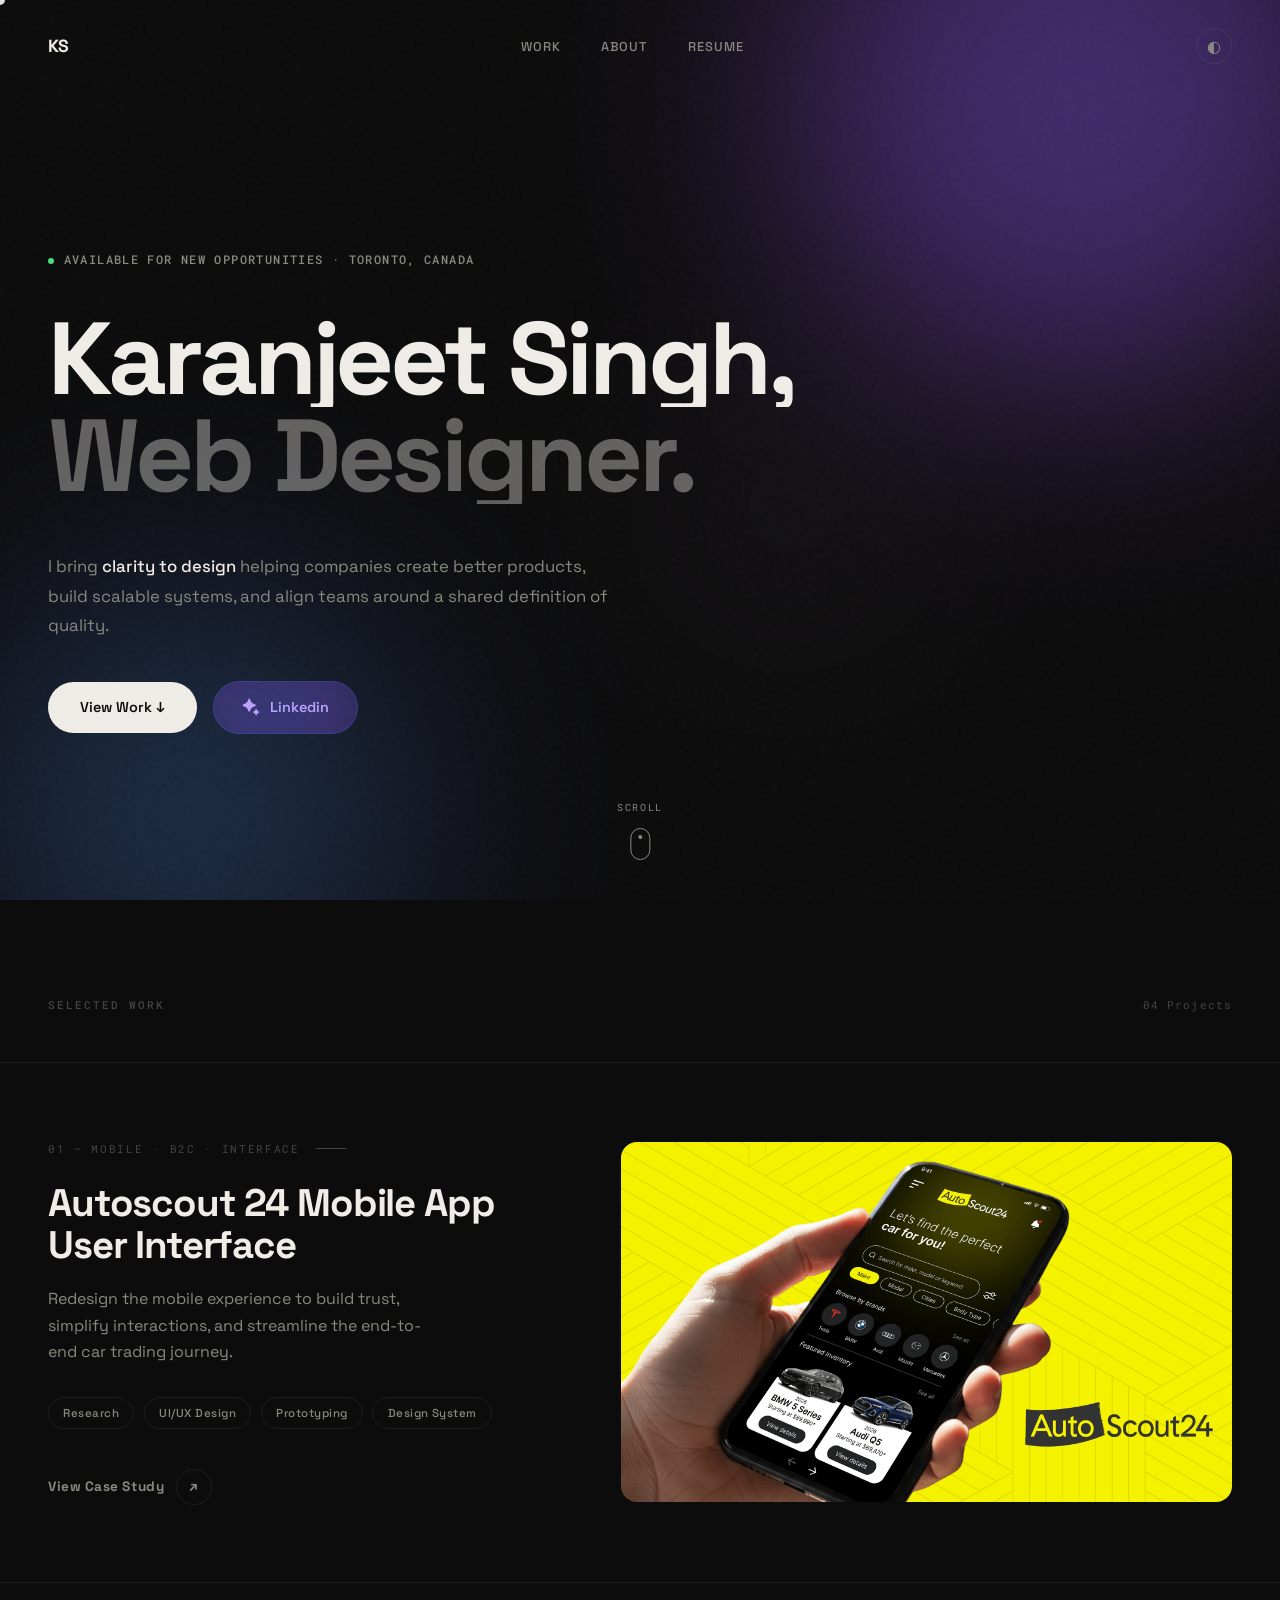
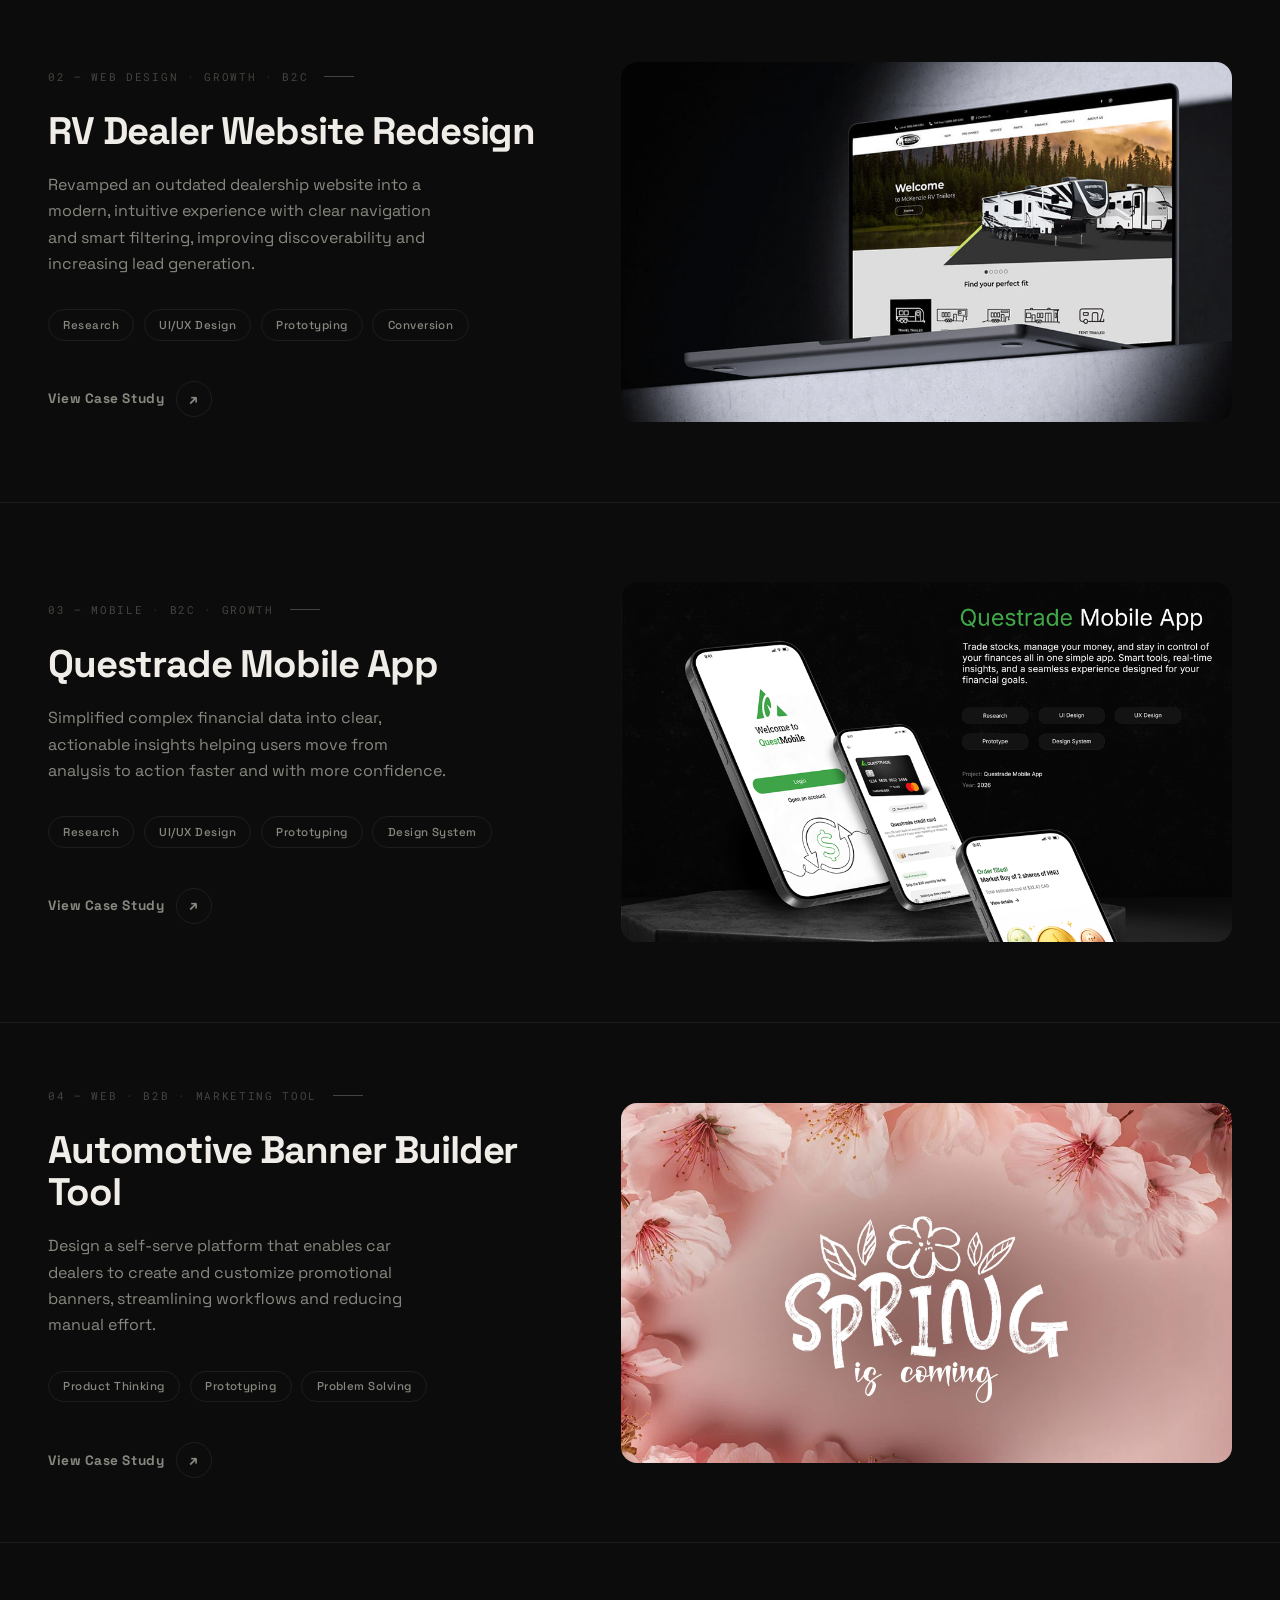
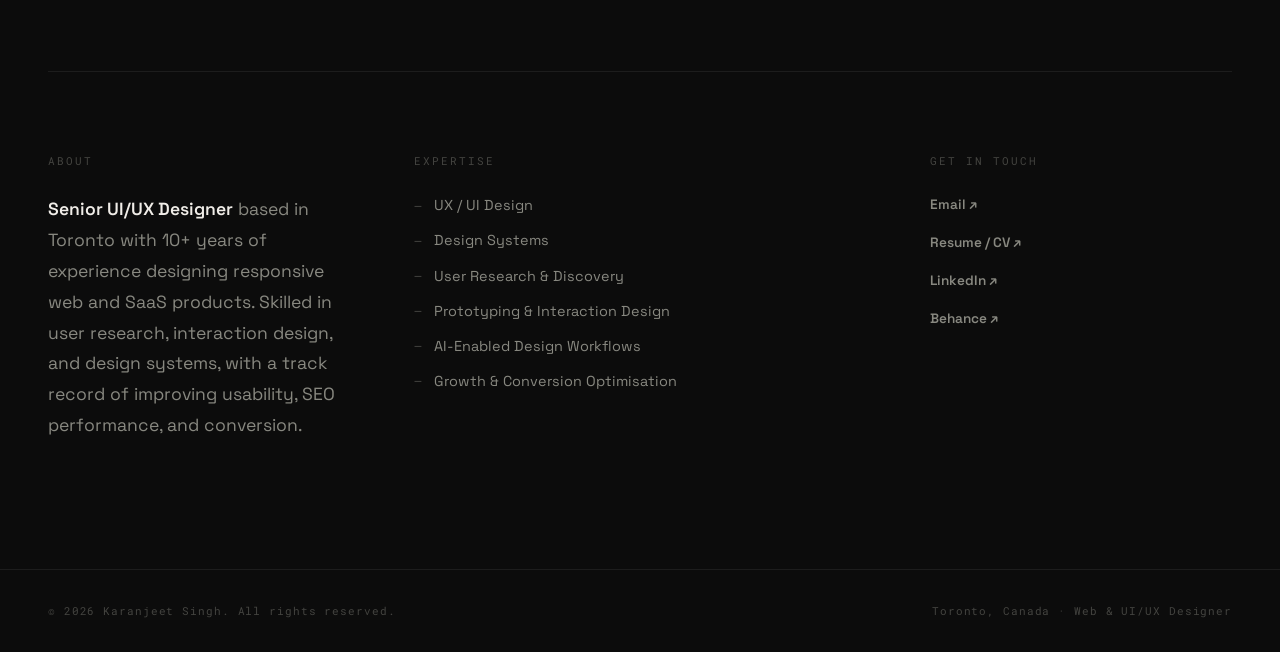
==== index.html @ a71c9710 "Add files via upload" ====
<!DOCTYPE html>
<html lang="en" data-theme="dark">

<head>
    <meta charset="UTF-8">
    <meta name="viewport" content="width=device-width, initial-scale=1.0">
    <title>Karanjeet Singh | Web & UI/UX Designer</title>
    <meta name="description"
        content="Toronto-based Web Designer with 15+ years of expertise in crafting over 500+ websites across diverse industries.">
    <link rel="stylesheet" href="home-v2.css">
    <link rel="preconnect" href="https://fonts.googleapis.com">
    <link rel="preconnect" href="https://fonts.gstatic.com" crossorigin>
    <link
        href="https://fonts.googleapis.com/css2?family=Space+Grotesk:wght@300;400;500;600;700&family=Roboto+Mono:wght@300;400;500&display=swap"
        rel="stylesheet">
    <link rel="icon" href="img/favicon.ico" type="image/x-icon">
</head>

<body>

    <!-- Custom Cursor -->
    <div class="v2-cursor" id="v2Cursor"></div>

    <!-- ─── Navigation ─── -->
    <nav class="v2-nav" id="v2Nav">
        <a href="#" class="v2-brand">KS</a>
        <ul class="v2-nav-links">
            <li><a href="#work">Work</a></li>
            <li><a href="#about">About</a></li>
            <li><a href="img/CV-Karanjeet-Singh.pdf" target="_blank" rel="noopener">Resume</a></li>
        </ul>
        <button class="v2-theme-btn" id="v2ThemeBtn" aria-label="Toggle theme">◐</button>
    </nav>

    <!-- ─── Hero ─── -->
    <section class="v2-hero" id="home">
        <!-- Background Orbs -->
        <div class="v2-orb v2-orb-1" aria-hidden="true"></div>
        <div class="v2-orb v2-orb-2" aria-hidden="true"></div>
        <div class="v2-orb v2-orb-3" aria-hidden="true"></div>

        <div class="v2-hero-inner">
            <!-- Status Tag -->
            <div class="v2-status-tag">
                <div class="v2-status-dot"></div>
                Available for new opportunities · Toronto, Canada
            </div>

            <!-- Title -->
            <h1 class="v2-hero-title" id="heroTitle">
                <span class="line"><span class="line-inner">Karanjeet Singh,</span></span>
                <span class="line"><span class="line-inner v2-dimmed">Web Designer.</span></span>
            </h1>

            <!-- Description + CTAs -->
            <div class="v2-hero-bottom">
                <p class="v2-hero-desc">
                    I bring <strong class="highlight">clarity to design</strong> helping companies create better products, build scalable systems, and align teams around a shared definition of quality.
                </p>
                <div class="v2-hero-links">
                    <a href="#work" class="v2-cta-primary">View Work ↓</a>
                    <a href="https://www.linkedin.com/in/karan-sabharwal/" class="v2-cta-ai" target="_blank" rel="noopener">
                        <svg class="v2-ai-icon" xmlns="http://www.w3.org/2000/svg" viewBox="0 0 30 30">
                            <path d="M14.217,19.707l-1.112,2.547c-0.427,0.979-1.782,0.979-2.21,0l-1.112-2.547c-0.99-2.267-2.771-4.071-4.993-5.057L1.73,13.292c-0.973-0.432-0.973-1.848,0-2.28l2.965-1.316C6.974,8.684,8.787,6.813,9.76,4.47l1.126-2.714c0.418-1.007,1.81-1.007,2.228,0L14.24,4.47c0.973,2.344,2.786,4.215,5.065,5.226l2.965,1.316c0.973,0.432,0.973,1.848,0,2.28l-3.061,1.359C16.988,15.637,15.206,17.441,14.217,19.707z"/>
                            <path d="M24.481,27.796l-0.339,0.777c-0.248,0.569-1.036,0.569-1.284,0l-0.339-0.777c-0.604-1.385-1.693-2.488-3.051-3.092l-1.044-0.464c-0.565-0.251-0.565-1.072,0-1.323l0.986-0.438c1.393-0.619,2.501-1.763,3.095-3.195l0.348-0.84c0.243-0.585,1.052-0.585,1.294,0l0.348,0.84c0.594,1.432,1.702,2.576,3.095,3.195l0.986,0.438c0.565,0.251,0.565,1.072,0,1.323l-1.044,0.464C26.174,25.308,25.085,26.411,24.481,27.796z"/>
                        </svg>
                        Linkedin
                    </a>
                </div>
            </div>
        </div>

        <!-- Photo Tooltip (follows cursor on title hover) -->
        <div class="v2-photo-tooltip" id="photoTooltip">
            <!-- Revolving text ring -->
            <svg class="v2-revolve-text" viewBox="0 0 260 260" xmlns="http://www.w3.org/2000/svg">
                <defs>
                    <path id="circlePath" d="M130,130 m-110,0 a110,110 0 1,1 220,0 a110,110 0 1,1 -220,0" fill="none"/>
                </defs>
                <text>
                    <textPath href="#circlePath" startOffset="0%">DESIGNER · INNOVATOR · BUILDER · COLLABORATOR · STRATEGIST · OPTIMIZER · </textPath>
                </text>
            </svg>
            <div class="v2-photo-tooltip-inner">
                <img src="img/my-pic.webp" alt="Karanjeet Singh">
                <!-- Film grain overlay -->
                <div class="v2-film-grain"></div>
                <!-- Scanline overlay -->
                <div class="v2-scanlines"></div>
            </div>
        </div>

        <!-- Scroll Indicator -->
        <div class="v2-scroll-wrapper">
            <a href="#work" class="v2-scroll-indicator" aria-label="Scroll to work">
                <span class="v2-scroll-text">Scroll</span>
                <div class="v2-scroll-icon">
                    <div class="v2-scroll-dot"></div>
                </div>
            </a>
        </div>
    </section>

    <!-- ─── Work ─── -->
    <section class="v2-work" id="work">
        <div class="v2-work-header">
            <span class="v2-section-label">Selected Work</span>
            <span class="v2-work-count">04 Projects</span>
        </div>

        <!-- Case 02 -->
        <article class="v2-work-item" id="proj-02">
            <div class="v2-work-info">
                <div class="v2-work-num">01 — Mobile · B2C · Interface</div>
                <h2 class="v2-work-title">Autoscout 24 Mobile App User Interface</h2>
                <p class="v2-work-desc">Redesign the mobile experience to build trust, simplify interactions, and streamline the end-to-end car trading journey.</p>
                <div class="v2-work-tags">
                    <span class="v2-tag">Research</span>
                    <span class="v2-tag">UI/UX Design</span>
                    <span class="v2-tag">Prototyping</span>
                    <span class="v2-tag">Design System</span>
                </div>
                <a href="case02.html" class="v2-work-cta">
                    View Case Study
                    <span class="cta-arrow">↗</span>
                </a>
            </div>
            <div class="v2-work-visual">
                <img src="img/case02.png" alt="Merchant Growth Case Study" loading="lazy">
            </div>
        </article>

         <!-- Case 03 -->
        <article class="v2-work-item" id="proj-03">
            <div class="v2-work-info">
                <div class="v2-work-num">02 — Web Design · Growth · B2C</div>
                <h2 class="v2-work-title">RV Dealer Website Redesign</h2>
                <p class="v2-work-desc">Revamped an outdated dealership website into a modern, intuitive experience with clear navigation and smart filtering, improving discoverability and increasing lead generation.</p>
                <div class="v2-work-tags">
                    <span class="v2-tag">Research</span>
                    <span class="v2-tag">UI/UX Design</span>
                    <span class="v2-tag">Prototyping</span>
                    <span class="v2-tag">Conversion</span>
                </div>
                <a href="case03.html" class="v2-work-cta">
                    View Case Study
                    <span class="cta-arrow">↗</span>
                </a>
            </div>
            <div class="v2-work-visual">
                <img src="img/rv-website-mockup-home.jpg" alt="RFQ Funnel Case Study" loading="lazy">
            </div>
        </article>

        <!-- Case 01 -->
        <article class="v2-work-item" id="proj-01">
            <div class="v2-work-info">
                <div class="v2-work-num">03 — Mobile · B2C · Growth</div>
                <h2 class="v2-work-title">Questrade Mobile App</h2>
                <p class="v2-work-desc">Simplified complex financial data into clear, actionable insights helping users move from analysis to action faster and with more confidence.</p>
                <div class="v2-work-tags">
                    <span class="v2-tag">Research</span>
                    <span class="v2-tag">UI/UX Design</span>
                    <span class="v2-tag">Prototyping</span>
                    <span class="v2-tag">Design System</span>
                </div>
                <a href="case01.html" class="v2-work-cta">
                    View Case Study
                    <span class="cta-arrow">↗</span>
                </a>
            </div>
            <div class="v2-work-visual">
                <a href="case01.html"><img src="img/case01.png" alt="Mobile Marketplace Case Study" loading="lazy"></a>
            </div>
        </article>

        

       

        <!-- Case 04 -->
        <article class="v2-work-item" id="proj-04">
            <div class="v2-work-info">
                <div class="v2-work-num">04 — Web · B2B · Marketing Tool</div>
                <h2 class="v2-work-title">Automotive Banner Builder Tool</h2>
                <p class="v2-work-desc">Design a self-serve platform that enables car dealers to create and customize promotional banners, streamlining workflows and reducing manual effort.</p>
                <div class="v2-work-tags">
                    <span class="v2-tag">Product Thinking</span>
                    <span class="v2-tag">Prototyping</span>
                    <span class="v2-tag">Problem Solving</span>
                </div>
                <a href="case04.html" class="v2-work-cta">
                    View Case Study
                    <span class="cta-arrow">↗</span>
                </a>
            </div>
            <div class="v2-work-visual">
                <img src="img/banner-project-thumb.jpg" alt="MindWay Mental Health App" loading="lazy">
            </div>
        </article>
    </section>

    <!-- ─── About ─── -->
    <section id="about" class="v2-about">
        <div class="v2-about-grid">
            <!-- Col 1: Bio -->
            <div>
                <p class="v2-about-label">About</p>
                <p class="v2-about-bio">
                    <strong>Senior UI/UX Designer</strong> based in Toronto with 10+ years of experience designing responsive web and SaaS products. Skilled in user research, interaction design, and design systems, with a track record of improving usability, SEO performance, and conversion.
                </p>
            </div>
            <!-- Col 2: Skills -->
            <div>
                <p class="v2-about-label">Expertise</p>
                <ul class="v2-skills-list">
                    <li>UX / UI Design</li>
                    <li>Design Systems</li>
                    <li>User Research & Discovery</li>
                    <li>Prototyping & Interaction Design</li>
                    <li>AI-Enabled Design Workflows</li>
                    <li>Growth & Conversion Optimisation</li>
                </ul>
            </div>
            <!-- Col 3: Contact -->
            <div>
                <p class="v2-about-label">Get in Touch</p>
                <div class="v2-contact-links">
                    <a href="mailto:karanjeetsin@gmail.com" class="v2-contact-link">Email ↗</a>
                    <a href="img/CV-Karanjeet-Singh.pdf" target="_blank" rel="noopener" class="v2-contact-link">Resume / CV
                        ↗</a>
                    <a href="https://www.linkedin.com/in/karan-sabharwal/" target="_blank" rel="noopener"
                        class="v2-contact-link">LinkedIn ↗</a>
                    <a href="https://www.behance.net/karansabharwal9" target="_blank" rel="noopener"
                        class="v2-contact-link">Behance ↗</a>

                </div>
            </div>
        </div>
    </section>

    <!-- ─── Footer ─── -->
    <footer class="v2-footer">
        <span class="v2-footer-copy">© 2026 Karanjeet Singh. All rights reserved.</span>
        <span class="v2-footer-copy">Toronto, Canada · Web & UI/UX Designer</span>
    </footer>

    <script>
        // ── Theme Toggle ──
        const html = document.documentElement;
        const themeBtn = document.getElementById('v2ThemeBtn');

        const savedTheme = localStorage.getItem('v2-theme') || 'dark';
        html.setAttribute('data-theme', savedTheme);
        themeBtn.textContent = savedTheme === 'dark' ? '◐' : '◑';

        themeBtn.addEventListener('click', () => {
            const curr = html.getAttribute('data-theme');
            const next = curr === 'dark' ? 'light' : 'dark';
            html.setAttribute('data-theme', next);
            localStorage.setItem('v2-theme', next);
            themeBtn.textContent = next === 'dark' ? '◐' : '◑';
        });

        // ── Scroll Nav ──
        const nav = document.getElementById('v2Nav');
        window.addEventListener('scroll', () => {
            nav.classList.toggle('scrolled', window.scrollY > 60);
        }, { passive: true });

        // ── Custom Cursor ──
        const cursor = document.getElementById('v2Cursor');
        const isCoarse = window.matchMedia('(pointer: coarse)').matches;

        if (!isCoarse) {
            document.addEventListener('mousemove', e => {
                cursor.style.left = e.clientX + 'px';
                cursor.style.top = e.clientY + 'px';
            });

            const hoverTargets = document.querySelectorAll('a, button, .v2-work-item');
            hoverTargets.forEach(el => {
                el.addEventListener('mouseenter', () => cursor.classList.add('is-hovering'));
                el.addEventListener('mouseleave', () => cursor.classList.remove('is-hovering'));
            });
        } else {
            cursor.style.display = 'none';
        }

        // ── Photo Tooltip on Title Hover ──
        const heroTitle = document.getElementById('heroTitle');
        const photoTooltip = document.getElementById('photoTooltip');

        if (heroTitle && photoTooltip && !isCoarse) {
            let tooltipX = 0, tooltipY = 0;
            let currentX = 0, currentY = 0;
            let tooltipRAF = null;

            // Smooth lerp follow
            function updateTooltipPos() {
                currentX += (tooltipX - currentX) * 0.15;
                currentY += (tooltipY - currentY) * 0.15;
                photoTooltip.style.left = currentX + 'px';
                photoTooltip.style.top = currentY + 'px';
                tooltipRAF = requestAnimationFrame(updateTooltipPos);
            }

            heroTitle.addEventListener('mouseenter', () => {
                photoTooltip.classList.add('is-visible');
                tooltipRAF = requestAnimationFrame(updateTooltipPos);
            });

            heroTitle.addEventListener('mouseleave', () => {
                photoTooltip.classList.remove('is-visible');
                if (tooltipRAF) cancelAnimationFrame(tooltipRAF);
            });

            heroTitle.addEventListener('mousemove', e => {
                tooltipX = e.clientX;
                tooltipY = e.clientY;
            });
        }

        // ── Magnetic CTA ──
        const magneticEls = document.querySelectorAll('.v2-cta-primary, .v2-cta-ai, .v2-work-cta');

        if (!isCoarse) {
            magneticEls.forEach(el => {
                el.addEventListener('mousemove', e => {
                    const rect = el.getBoundingClientRect();
                    const x = e.clientX - rect.left - rect.width / 2;
                    const y = e.clientY - rect.top - rect.height / 2;
                    el.style.transform = `translate(${x * 0.25}px, ${y * 0.25}px)`;
                });
                el.addEventListener('mouseleave', () => {
                    el.style.transform = '';
                });
            });
        }

        // ── Scroll Reveal ──
        const workItems = document.querySelectorAll('.v2-work-item');
        const revealObserver = new IntersectionObserver(entries => {
            entries.forEach((entry, i) => {
                if (entry.isIntersecting) {
                    setTimeout(() => {
                        entry.target.classList.add('revealed');
                    }, 100);
                    revealObserver.unobserve(entry.target);
                }
            });
        }, { threshold: 0.12 });

        workItems.forEach(el => revealObserver.observe(el));

        // ── Smooth Eased Scroll ──
        function smoothScrollTo(target, duration = 900) {
            const startY = window.scrollY;
            const targetY = target.getBoundingClientRect().top + window.scrollY - 80; // 80px nav offset
            const distance = targetY - startY;
            let startTime = null;

            const easeInOutCubic = t =>
                t < 0.5 ? 4 * t * t * t : 1 - Math.pow(-2 * t + 2, 3) / 2;

            function step(timestamp) {
                if (!startTime) startTime = timestamp;
                const elapsed = timestamp - startTime;
                const progress = Math.min(elapsed / duration, 1);
                window.scrollTo(0, startY + distance * easeInOutCubic(progress));
                if (progress < 1) requestAnimationFrame(step);
            }

            requestAnimationFrame(step);
        }

        document.querySelectorAll('a[href^="#"]').forEach(link => {
            link.addEventListener('click', e => {
                const id = link.getAttribute('href');
                if (id === '#') return;
                const target = document.querySelector(id);
                if (!target) return;
                e.preventDefault();
                smoothScrollTo(target);
            });
        });
    </script>
</body>

</html>
---- home-v2.css ----
/* ============================================================
   Portfolio v2 — Experimental Homepage
   DNA: pradeepyellapu.com × evangeline.design × daveholloway.uk
   ============================================================ */

/* ---------- Tokens ---------- */
:root {
    --bg: #0c0c0c;
    --bg-2: #141414;
    --bg-3: #1c1c1c;
    --text: #f0ede8;
    --text-2: #888880;
    --text-3: #444440;
    --accent: #6c63ff;
    --accent-soft: rgba(108, 99, 255, 0.08);
    --border: rgba(255, 255, 255, 0.07);
    --border-hover: rgba(255, 255, 255, 0.15);
    --radius: 16px;
    --transition: 0.6s cubic-bezier(0.16, 1, 0.3, 1);
}

[data-theme="light"] {
    --bg: #f7f5f0;
    --bg-2: #eeece8;
    --bg-3: #e4e2de;
    --text: #111110;
    --text-2: #666660;
    --text-3: #aaa;
    --border: rgba(0, 0, 0, 0.07);
    --border-hover: rgba(0, 0, 0, 0.18);
    --accent-soft: rgba(108, 99, 255, 0.06);
}

/* ---------- Reset ---------- */
*,
*::before,
*::after {
    box-sizing: border-box;
    margin: 0;
    padding: 0;
}

html {
    scroll-behavior: smooth;
    font-size: 16px;
}

body {
    font-family: 'Space Grotesk', -apple-system, sans-serif;
    background: var(--bg);
    color: var(--text);
    line-height: 1.6;
    overflow-x: hidden;
    cursor: none;
}

@media (pointer: coarse) {
    body {
        cursor: auto;
    }
}

a {
    color: inherit;
    text-decoration: none;
}

/* ---------- Noise Texture Overlay ---------- */
body::before {
    content: '';
    position: fixed;
    inset: 0;
    background-image: url("data:image/svg+xml,%3Csvg viewBox='0 0 256 256' xmlns='http://www.w3.org/2000/svg'%3E%3Cfilter id='noise'%3E%3CfeTurbulence type='fractalNoise' baseFrequency='0.9' numOctaves='4' stitchTiles='stitch'/%3E%3C/filter%3E%3Crect width='100%25' height='100%25' filter='url(%23noise)' opacity='1'/%3E%3C/svg%3E");
    opacity: 0.025;
    pointer-events: none;
    z-index: 9999;
}

/* ---------- Custom Cursor ---------- */
.v2-cursor {
    position: fixed;
    width: 10px;
    height: 10px;
    background: var(--text);
    border-radius: 50%;
    pointer-events: none;
    z-index: 10000;
    transform: translate(-50%, -50%);
    transition: transform 0.1s ease, width 0.3s ease, height 0.3s ease, opacity 0.3s ease;
    mix-blend-mode: difference;
}

.v2-cursor.is-hovering {
    width: 48px;
    height: 48px;
    opacity: 0.6;
}

/* ---------- Navigation ---------- */
.v2-nav {
    position: fixed;
    top: 0;
    left: 0;
    right: 0;
    z-index: 1000;
    display: flex;
    align-items: center;
    justify-content: space-between;
    padding: 1.75rem 3rem;
    transition: background 0.4s ease;
}

.v2-nav.scrolled {
    background: rgba(12, 12, 12, 0.85);
    backdrop-filter: blur(20px);
    border-bottom: 1px solid var(--border);
    padding: 1.25rem 3rem;
}

[data-theme="light"] .v2-nav.scrolled {
    background: rgba(247, 245, 240, 0.85);
}

.v2-brand {
    font-size: 1.1rem;
    font-weight: 700;
    letter-spacing: -0.04em;
    color: var(--text);
}

.v2-nav-links {
    display: flex;
    align-items: center;
    gap: 2.5rem;
    list-style: none;
}

.v2-nav-links a {
    font-size: 0.8rem;
    font-weight: 500;
    letter-spacing: 0.08em;
    text-transform: uppercase;
    color: var(--text-2);
    transition: color 0.3s ease;
    position: relative;
}

.v2-nav-links a::after {
    content: '';
    position: absolute;
    bottom: -3px;
    left: 0;
    width: 0;
    height: 1px;
    background: var(--text);
    transition: width 0.35s ease;
}

.v2-nav-links a:hover {
    color: var(--text);
}

.v2-nav-links a:hover::after {
    width: 100%;
}

.v2-theme-btn {
    background: transparent;
    border: 1px solid var(--border);
    color: var(--text-2);
    width: 36px;
    height: 36px;
    border-radius: 50%;
    cursor: pointer;
    font-size: 1rem;
    transition: all 0.3s ease;
    display: flex;
    align-items: center;
    justify-content: center;
}

.v2-theme-btn:hover {
    border-color: var(--border-hover);
    color: var(--text);
}

/* ---------- Hero ---------- */
.v2-hero {
    min-height: 100dvh;
    display: flex;
    flex-direction: column;
    justify-content: center;
    padding: 10rem 3rem 5rem;
    position: relative;
    overflow: hidden;
}

/* Drifting Orbs */
.v2-orb {
    position: absolute;
    border-radius: 50%;
    filter: blur(120px);
    pointer-events: none;
    animation: orbDrift linear infinite;
    opacity: 0.4;
}

.v2-orb-1 {
    width: 600px;
    height: 600px;
    background: radial-gradient(circle, #6c63ff 0%, #a855f7 60%, transparent 100%);
    top: -200px;
    right: -100px;
    animation-duration: 25s;
    animation-delay: 0s;
}

.v2-orb-2 {
    width: 480px;
    height: 480px;
    background: radial-gradient(circle, #22d3ee 0%, #6366f1 60%, transparent 100%);
    bottom: -150px;
    left: -50px;
    animation-duration: 30s;
    animation-delay: -10s;
    opacity: 0.25;
}

.v2-orb-3 {
    width: 300px;
    height: 300px;
    background: radial-gradient(circle, #f0abfc 0%, transparent 70%);
    top: 40%;
    left: 50%;
    animation-duration: 20s;
    animation-delay: -5s;
    opacity: 0.12;
}

@keyframes orbDrift {
    0% {
        transform: translate(0, 0) scale(1);
    }

    25% {
        transform: translate(40px, -60px) scale(1.05);
    }

    50% {
        transform: translate(-30px, 30px) scale(0.95);
    }

    75% {
        transform: translate(60px, 20px) scale(1.08);
    }

    100% {
        transform: translate(0, 0) scale(1);
    }
}

.v2-hero-inner {
    max-width: 1300px;
    margin: 0 auto;
    width: 100%;
    position: relative;
    z-index: 1;
}

/* ---------- Photo Tooltip (Film Grain + CRT Start) ---------- */
.v2-photo-tooltip {
    position: fixed;
    width: 235px;
    height: 235px;
    pointer-events: none;
    z-index: 900;
    opacity: 0;
    transform: translate(-50%, -50%);
    transition: opacity 0.1s ease;
    will-change: transform, opacity;
}

.v2-photo-tooltip.is-visible {
    opacity: 1;
}

/* Revolving text ring */
.v2-revolve-text {
    position: absolute;
    inset: 0;
    width: 100%;
    height: 100%;
    animation: revolve 12s linear infinite;
    opacity: 0;
    transition: opacity 0.4s ease 0.3s; /* Delays appearance until after CRT pop */
}

.v2-photo-tooltip.is-visible .v2-revolve-text {
    opacity: 1;
}

.v2-revolve-text text {
    font-family: 'Roboto Mono', monospace;
    font-size: 11.5px;
    font-weight: 500;
    letter-spacing: 0.22em;
    text-transform: uppercase;
    fill: var(--text);
}

@keyframes revolve {
    from { transform: rotate(0deg); }
    to   { transform: rotate(360deg); }
}

/* Photo circle (inside the text ring) */
.v2-photo-tooltip-inner {
    position: absolute;
    top: 30px;
    left: 30px;
    right: 30px;
    bottom: 30px;
    border-radius: 50%;
    overflow: hidden;
    box-shadow:
        0 16px 50px rgba(0, 0, 0, 0.5),
        0 0 0 2px rgba(108, 99, 255, 0.35),
        0 0 25px rgba(108, 99, 255, 0.12);
    /* Set default to transformed so it's ready to animate */
    transform: scale(0.01, 0.01);
    transform-origin: center center;
}

/* The CRT Turn On effect */
.v2-photo-tooltip.is-visible .v2-photo-tooltip-inner {
    animation: crtTurnOn 0.5s cubic-bezier(0.23, 1, 0.32, 1) forwards;
}

@keyframes crtTurnOn {
    0% {
        transform: scale(0.01, 0.01);
        filter: brightness(10) contrast(1.5);
    }
    20% {
        transform: scale(1, 0.01);
        filter: brightness(10) contrast(1.5);
    }
    45% {
        transform: scale(1, 1);
        filter: brightness(5) contrast(1.2);
    }
    100% {
        transform: scale(1, 1);
        filter: brightness(1) contrast(1);
    }
}

.v2-photo-tooltip-inner img {
    width: 100%;
    height: 100%;
    object-fit: cover;
    display: block;
    filter: contrast(1.1) saturate(0.9) brightness(0.95);
}

/* Film Grain overlay */
.v2-film-grain {
    position: absolute;
    inset: -10px;
    border-radius: 50%;
    background-image: url("data:image/svg+xml,%3Csvg viewBox='0 0 200 200' xmlns='http://www.w3.org/2000/svg'%3E%3Cfilter id='grain'%3E%3CfeTurbulence type='fractalNoise' baseFrequency='0.75' numOctaves='5' stitchTiles='stitch'/%3E%3C/filter%3E%3Crect width='100%25' height='100%25' filter='url(%23grain)'/%3E%3C/svg%3E");
    opacity: 0.3;
    mix-blend-mode: overlay;
    pointer-events: none;
    animation: grainShift 0.15s steps(4) infinite;
}

@keyframes grainShift {
    0%   { transform: translate(0, 0) scale(1.05); }
    25%  { transform: translate(-3px, 2px) scale(1); }
    50%  { transform: translate(2px, -3px) scale(1.03); }
    75%  { transform: translate(-1px, -1px) scale(0.98); }
    100% { transform: translate(0, 0) scale(1.05); }
}

/* Scanlines */
.v2-scanlines {
    position: absolute;
    inset: 0;
    background: repeating-linear-gradient(
        to bottom,
        transparent 0px,
        transparent 2px,
        rgba(0, 0, 0, 0.06) 2px,
        rgba(0, 0, 0, 0.06) 4px
    );
    pointer-events: none;
    border-radius: 50%;
    mix-blend-mode: multiply;
}

/* Glitch bar (horizontal tear) */
.v2-photo-tooltip.is-visible .v2-photo-tooltip-inner::after {
    content: '';
    position: absolute;
    top: 42%;
    left: 0;
    right: 0;
    height: 4px;
    background: rgba(255, 255, 255, 0.2);
    animation: glitchBar 2s ease-in-out infinite;
    pointer-events: none;
    z-index: 3;
}

@keyframes glitchBar {
    0%, 85%, 100% { opacity: 0; transform: translateX(0); height: 4px; }
    86%           { opacity: 1; transform: translateX(10px); height: 3px; }
    88%           { opacity: 1; transform: translateX(-8px); height: 5px; }
    90%           { opacity: 0.6; transform: translateX(4px); height: 2px; }
    91%           { opacity: 0; transform: translateX(0); height: 4px; }
}

/* Second glitch (vertical slice) */
.v2-photo-tooltip.is-visible .v2-photo-tooltip-inner::before {
    content: '';
    position: absolute;
    left: 55%;
    top: 0;
    bottom: 0;
    width: 3px;
    background: rgba(108, 99, 255, 0.2);
    animation: glitchVert 4s ease-in-out 1s infinite;
    pointer-events: none;
    z-index: 3;
}

@keyframes glitchVert {
    0%, 88%, 100% { opacity: 0; transform: translateY(0); }
    89%           { opacity: 1; transform: translateY(-6px); }
    91%           { opacity: 0.8; transform: translateY(4px); width: 5px; }
    92%           { opacity: 0; transform: translateY(0); }
}


.v2-status-tag {
    display: inline-flex;
    align-items: center;
    gap: 0.6rem;
    font-family: 'Roboto Mono', monospace;
    font-size: 0.72rem;
    font-weight: 500;
    letter-spacing: 0.12em;
    text-transform: uppercase;
    color: var(--text-2);
    margin-bottom: 2.5rem;
    opacity: 0;
    animation: fadeUp 0.8s ease 0.2s forwards;
}

.v2-status-dot {
    width: 6px;
    height: 6px;
    background: #4ade80;
    border-radius: 50%;
    animation: pulse 2s ease infinite;
}

@keyframes pulse {

    0%,
    100% {
        opacity: 1;
        transform: scale(1);
    }

    50% {
        opacity: 0.5;
        transform: scale(0.7);
    }
}

.v2-hero-title {
    font-size: clamp(3.5rem, 8vw, 8rem);
    font-weight: 700;
    letter-spacing: -0.04em;
    line-height: 0.95;
    color: var(--text);
    margin-bottom: 3rem;
    cursor: none;
}

.v2-hero-title .line {
    display: block;
    overflow: hidden;
}

.v2-hero-title .line-inner {
    display: block;
    transform: translateY(110%);
    animation: lineReveal 0.9s cubic-bezier(0.16, 1, 0.3, 1) forwards;
}

.v2-hero-title .line:nth-child(1) .line-inner {
    animation-delay: 0.3s;
}

.v2-hero-title .line:nth-child(2) .line-inner {
    animation-delay: 0.45s;
}

.v2-dimmed {
    color: rgba(240, 237, 232, 0.38);
}

[data-theme="light"] .v2-dimmed {
    color: rgba(17, 17, 16, 0.28);
}

@keyframes lineReveal {
    to {
        transform: translateY(0);
    }
}

@keyframes fadeUp {
    from {
        opacity: 0;
        transform: translateY(16px);
    }

    to {
        opacity: 1;
        transform: translateY(0);
    }
}

.v2-hero-bottom {
    display: flex;
    flex-direction: column;
    align-items: flex-start;
    gap: 2.5rem;
    max-width: 560px;
    opacity: 0;
    animation: fadeUp 0.8s ease 0.8s forwards;
}

.v2-hero-desc {
    font-size: 1.05rem;
    line-height: 1.75;
    color: var(--text-2);
}

.v2-hero-desc .highlight {
    color: var(--text);
    font-weight: 500;
}

.v2-hero-links {
    display: flex;
    align-items: center;
    gap: 1rem;
    flex-wrap: wrap;
}

.v2-cta-primary {
    padding: 0.9rem 2rem;
    background: var(--text);
    color: var(--bg);
    border-radius: 100px;
    font-size: 0.9rem;
    font-weight: 600;
    transition: all 0.35s ease;
    display: inline-flex;
    align-items: center;
    gap: 0.5rem;
    cursor: none;
}

.v2-cta-primary:hover {
    transform: translateY(-3px);
    box-shadow: 0 12px 30px rgba(0, 0, 0, 0.25);
}

.v2-cta-ai {
    padding: 0.9rem 1.75rem;
    background: rgba(108, 99, 255, 0.15);
    border: 1px solid rgba(108, 99, 255, 0.35);
    color: #c4b5fd;
    border-radius: 100px;
    font-size: 0.9rem;
    font-weight: 600;
    display: inline-flex;
    align-items: center;
    gap: 0.6rem;
    cursor: none;
    position: relative;
    overflow: hidden;
    white-space: nowrap;
    transition: all 0.4s cubic-bezier(0.16, 1, 0.3, 1);
}

[data-theme="light"] .v2-cta-ai {
    background: rgba(79, 70, 229, 0.1);
    border-color: rgba(79, 70, 229, 0.4);
    color: #4338ca;
}

[data-theme="light"] .v2-cta-ai:hover {
    background: rgba(79, 70, 229, 0.18);
    border-color: rgba(79, 70, 229, 0.7);
    color: #3730a3;
    box-shadow: 0 8px 30px rgba(79, 70, 229, 0.15);
}

.v2-cta-ai::before {
    content: '';
    position: absolute;
    inset: -50%;
    background: radial-gradient(circle, #6c63ff 0%, #a855f7 40%, transparent 70%);
    opacity: 0.2;
    animation: aiGradientSpin 8s linear infinite;
    filter: blur(20px);
}

@keyframes aiGradientSpin {
    from {
        transform: rotate(0deg) scale(1.5);
    }

    to {
        transform: rotate(360deg) scale(1.5);
    }
}

.v2-cta-ai:hover {
    background: rgba(108, 99, 255, 0.2);
    border-color: rgba(108, 99, 255, 0.5);
    transform: translateY(-3px);
    box-shadow: 0 8px 30px rgba(108, 99, 255, 0.2);
    color: #c7d2fe;
}

.v2-ai-icon {
    width: 18px;
    height: 18px;
    fill: currentColor;
    flex-shrink: 0;
    animation: aiIconSpin 3s ease-in-out infinite;
}

@keyframes aiIconSpin {

    0%,
    100% {
        transform: scale(1) rotate(0deg);
    }

    50% {
        transform: scale(1.15) rotate(10deg);
    }
}

/* ---------- Work Section ---------- */
.v2-work {
    padding: 6rem 0 0;
}

.v2-work-header {
    max-width: 1300px;
    margin: 0 auto;
    padding: 0 3rem 3rem;
    display: flex;
    align-items: baseline;
    justify-content: space-between;
    border-bottom: 1px solid var(--border);
}

.v2-section-label {
    font-family: 'Roboto Mono', monospace;
    font-size: 0.7rem;
    font-weight: 500;
    letter-spacing: 0.18em;
    text-transform: uppercase;
    color: var(--text-3);
}

.v2-work-count {
    font-family: 'Roboto Mono', monospace;
    font-size: 0.7rem;
    color: var(--text-3);
    letter-spacing: 0.1em;
}

/* Work Items */
.v2-work-item {
    max-width: 1300px;
    margin: 0 auto;
    padding: 0 3rem;
    border-bottom: 1px solid var(--border);
    display: grid;
    grid-template-columns: 1fr 1.2fr;
    gap: 4rem;
    align-items: center;
    min-height: 520px;
    position: relative;
    transition: background 0.5s ease;
    opacity: 0;
    transform: translateY(40px);
    transition: opacity 0.7s ease, transform 0.7s ease, background 0.4s ease;
}

.v2-work-item.revealed {
    opacity: 1;
    transform: translateY(0);
}

.v2-work-item::before {
    content: '';
    position: absolute;
    left: 0;
    top: 0;
    bottom: 0;
    width: 3px;
    background: var(--accent);
    transform: scaleY(0);
    transform-origin: bottom;
    transition: transform 0.5s cubic-bezier(0.16, 1, 0.3, 1);
}

.v2-work-item:hover::before {
    transform: scaleY(1);
}

.v2-work-item:hover {
    background: var(--accent-soft);
}

.v2-work-info {
    padding: 4rem 0;
}

.v2-work-num {
    font-family: 'Roboto Mono', monospace;
    font-size: 0.7rem;
    letter-spacing: 0.15em;
    color: var(--text-3);
    text-transform: uppercase;
    margin-bottom: 1.5rem;
    display: flex;
    align-items: center;
    gap: 1rem;
}

.v2-work-num::after {
    content: '';
    width: 30px;
    height: 1px;
    background: var(--text-3);
}

.v2-work-title {
    font-size: clamp(1.6rem, 3vw, 2.4rem);
    font-weight: 700;
    letter-spacing: -0.03em;
    line-height: 1.1;
    color: var(--text);
    margin-bottom: 1.25rem;
    transition: color 0.3s ease;
}

.v2-work-desc {
    font-size: 1rem;
    line-height: 1.65;
    color: var(--text-2);
    max-width: 400px;
    margin-bottom: 2rem;
}

.v2-work-tags {
    display: flex;
    gap: 0.6rem;
    flex-wrap: wrap;
    margin-bottom: 2.5rem;
}

.v2-tag {
    font-size: 0.72rem;
    font-weight: 500;
    letter-spacing: 0.04em;
    padding: 0.35rem 0.9rem;
    border: 1px solid var(--border);
    border-radius: 100px;
    color: var(--text-2);
    transition: all 0.3s ease;
}

.v2-work-item:hover .v2-tag {
    border-color: var(--border-hover);
    color: var(--text);
}

.v2-work-cta {
    display: inline-flex;
    align-items: center;
    gap: 0.75rem;
    font-size: 0.85rem;
    font-weight: 700;
    letter-spacing: 0.04em;
    color: var(--text-2);
    transition: all 0.35s ease;
    cursor: none;
}

.v2-work-cta .cta-arrow {
    width: 36px;
    height: 36px;
    border: 1px solid var(--border);
    border-radius: 50%;
    display: flex;
    align-items: center;
    justify-content: center;
    font-size: 0.9rem;
    transition: all 0.35s cubic-bezier(0.16, 1, 0.3, 1);
}

.v2-work-item:hover .v2-work-cta {
    color: var(--text);
}

.v2-work-item:hover .v2-work-cta .cta-arrow {
    background: var(--text);
    color: var(--bg);
    border-color: var(--text);
    transform: rotate(-45deg);
}

/* Work Image */
.v2-work-visual {
    height: 360px;
    border-radius: var(--radius);
    overflow: hidden;
    background: var(--bg-3);
    position: relative;
}

.v2-work-visual img {
    width: 100%;
    height: 100%;
    object-fit: cover;
    object-position: top center;
    transition: transform 0.8s cubic-bezier(0.16, 1, 0.3, 1);
    display: block;
}

.v2-work-item:hover .v2-work-visual img {
    transform: scale(1.04);
}

/* ---------- About / Footer Strip ---------- */
.v2-about {
    max-width: 1300px;
    margin: 0 auto;
    padding: 8rem 3rem;
}

.v2-about-grid {
    display: grid;
    grid-template-columns: 1fr 1.5fr 1fr;
    gap: 4rem;
    align-items: start;
    border-top: 1px solid var(--border);
    padding-top: 5rem;
}

.v2-about-label {
    font-family: 'Roboto Mono', monospace;
    font-size: 0.7rem;
    letter-spacing: 0.18em;
    text-transform: uppercase;
    color: var(--text-3);
    margin-bottom: 1.5rem;
}

.v2-about-bio {
    font-size: 1.1rem;
    line-height: 1.75;
    color: var(--text-2);
}

.v2-about-bio strong {
    color: var(--text);
    font-weight: 600;
}

.v2-skills-list {
    list-style: none;
    display: flex;
    flex-direction: column;
    gap: 0.75rem;
}

.v2-skills-list li {
    font-size: 0.9rem;
    color: var(--text-2);
    display: flex;
    align-items: center;
    gap: 0.75rem;
    transition: color 0.3s ease;
}

.v2-skills-list li::before {
    content: '—';
    font-family: 'Roboto Mono', monospace;
    color: var(--text-3);
    font-size: 0.8rem;
}

.v2-contact-links {
    display: flex;
    flex-direction: column;
    gap: 1rem;
}

.v2-contact-link {
    display: inline-flex;
    align-items: center;
    gap: 0.6rem;
    font-size: 0.85rem;
    font-weight: 600;
    color: var(--text-2);
    transition: color 0.3s ease;
    position: relative;
    align-self: flex-start;
    /* prevents stretching to full column width */
}

.v2-contact-link::after {
    content: '';
    position: absolute;
    bottom: -2px;
    left: 0;
    width: 0;
    height: 1px;
    background: var(--text);
    transition: width 0.3s ease;
}

.v2-contact-link:hover {
    color: var(--text);
}

.v2-contact-link:hover::after {
    width: 100%;
}

/* ---------- Footer Bar ---------- */
.v2-footer {
    border-top: 1px solid var(--border);
    padding: 2rem 3rem;
    display: flex;
    align-items: center;
    justify-content: space-between;
    max-width: 1300px;
    margin: 0 auto;
}

.v2-footer-copy {
    font-family: 'Roboto Mono', monospace;
    font-size: 0.7rem;
    letter-spacing: 0.08em;
    color: var(--text-3);
}

/* ---------- Scroll Indicator ---------- */
.v2-scroll-wrapper {
    position: absolute;
    bottom: 2.5rem;
    left: 50%;
    transform: translateX(-50%);
    z-index: 10;
}

.v2-scroll-indicator {
    display: flex;
    flex-direction: column;
    align-items: center;
    gap: 0.8rem;
    opacity: 0;
    animation: fadeUp 0.8s ease 1.2s forwards;
    color: var(--text-2);
    transition: color 0.3s ease, transform 0.3s ease;
    cursor: none; /* Inherit the custom cursor behavior */
}

.v2-scroll-indicator:hover {
    color: var(--text);
    transform: translateY(3px);
}

.v2-scroll-text {
    font-family: 'Roboto Mono', monospace;
    font-size: 0.65rem;
    letter-spacing: 0.15em;
    text-transform: uppercase;
}

.v2-scroll-icon {
    width: 20px;
    height: 32px;
    border: 1.5px solid currentColor;
    border-radius: 20px;
    position: relative;
    display: flex;
    justify-content: center;
}

.v2-scroll-dot {
    width: 4px;
    height: 4px;
    background: currentColor;
    border-radius: 50%;
    margin-top: 6px;
    animation: scrollWheel 2s cubic-bezier(0.15, 0.41, 0.69, 0.94) infinite;
}

@keyframes scrollWheel {
    0%   { transform: translateY(0); opacity: 1; }
    40%  { opacity: 1; }
    100% { transform: translateY(12px); opacity: 0; }
}

/* ---------- Responsive ---------- */
@media (max-width: 900px) {
    .v2-nav {
        padding: 1.5rem 2rem;
    }

    .v2-nav.scrolled {
        padding: 1rem 2rem;
    }

    .v2-nav-links {
        gap: 1.5rem;
    }

    .v2-hero {
        padding: 8rem 2rem 4rem;
    }

    .v2-hero-bottom {
        flex-direction: column;
        align-items: flex-start;
        gap: 2rem;
    }

    .v2-work-item {
        grid-template-columns: 1fr;
        gap: 2rem;
        padding: 0 2rem;
        min-height: auto;
    }

    .v2-work-visual {
        height: 260px;
        order: -1;
    }

    .v2-work-info {
        padding: 2rem 0;
    }

    .v2-about-grid {
        grid-template-columns: 1fr;
        gap: 3rem;
        padding-top: 3rem;
    }

    .v2-about {
        padding: 5rem 2rem;
    }

    .v2-footer {
        padding: 2rem;
        flex-direction: column;
        gap: 1rem;
        align-items: flex-start;
    }

    .v2-scroll-wrapper {
        display: none;
    }

    .v2-work-header {
        padding: 0 2rem 2rem;
    }
}

@media (max-width: 600px) {
    .v2-nav-links {
        display: none;
    }

    .v2-hero {
        padding: 7rem 1.5rem 3rem;
    }

    .v2-work-item {
        padding: 0 1.5rem;
    }

    .v2-work-header {
        padding: 0 1.5rem 2rem;
    }

    .v2-about {
        padding: 4rem 1.5rem;
    }

    .v2-footer {
        padding: 2rem 1.5rem;
    }

    .v2-hero-links {
        flex-direction: column;
        align-items: stretch;
        width: 100%;
    }

    .v2-cta-primary,
    .v2-cta-ai {
        width: 100%;
        justify-content: center;
    }
}
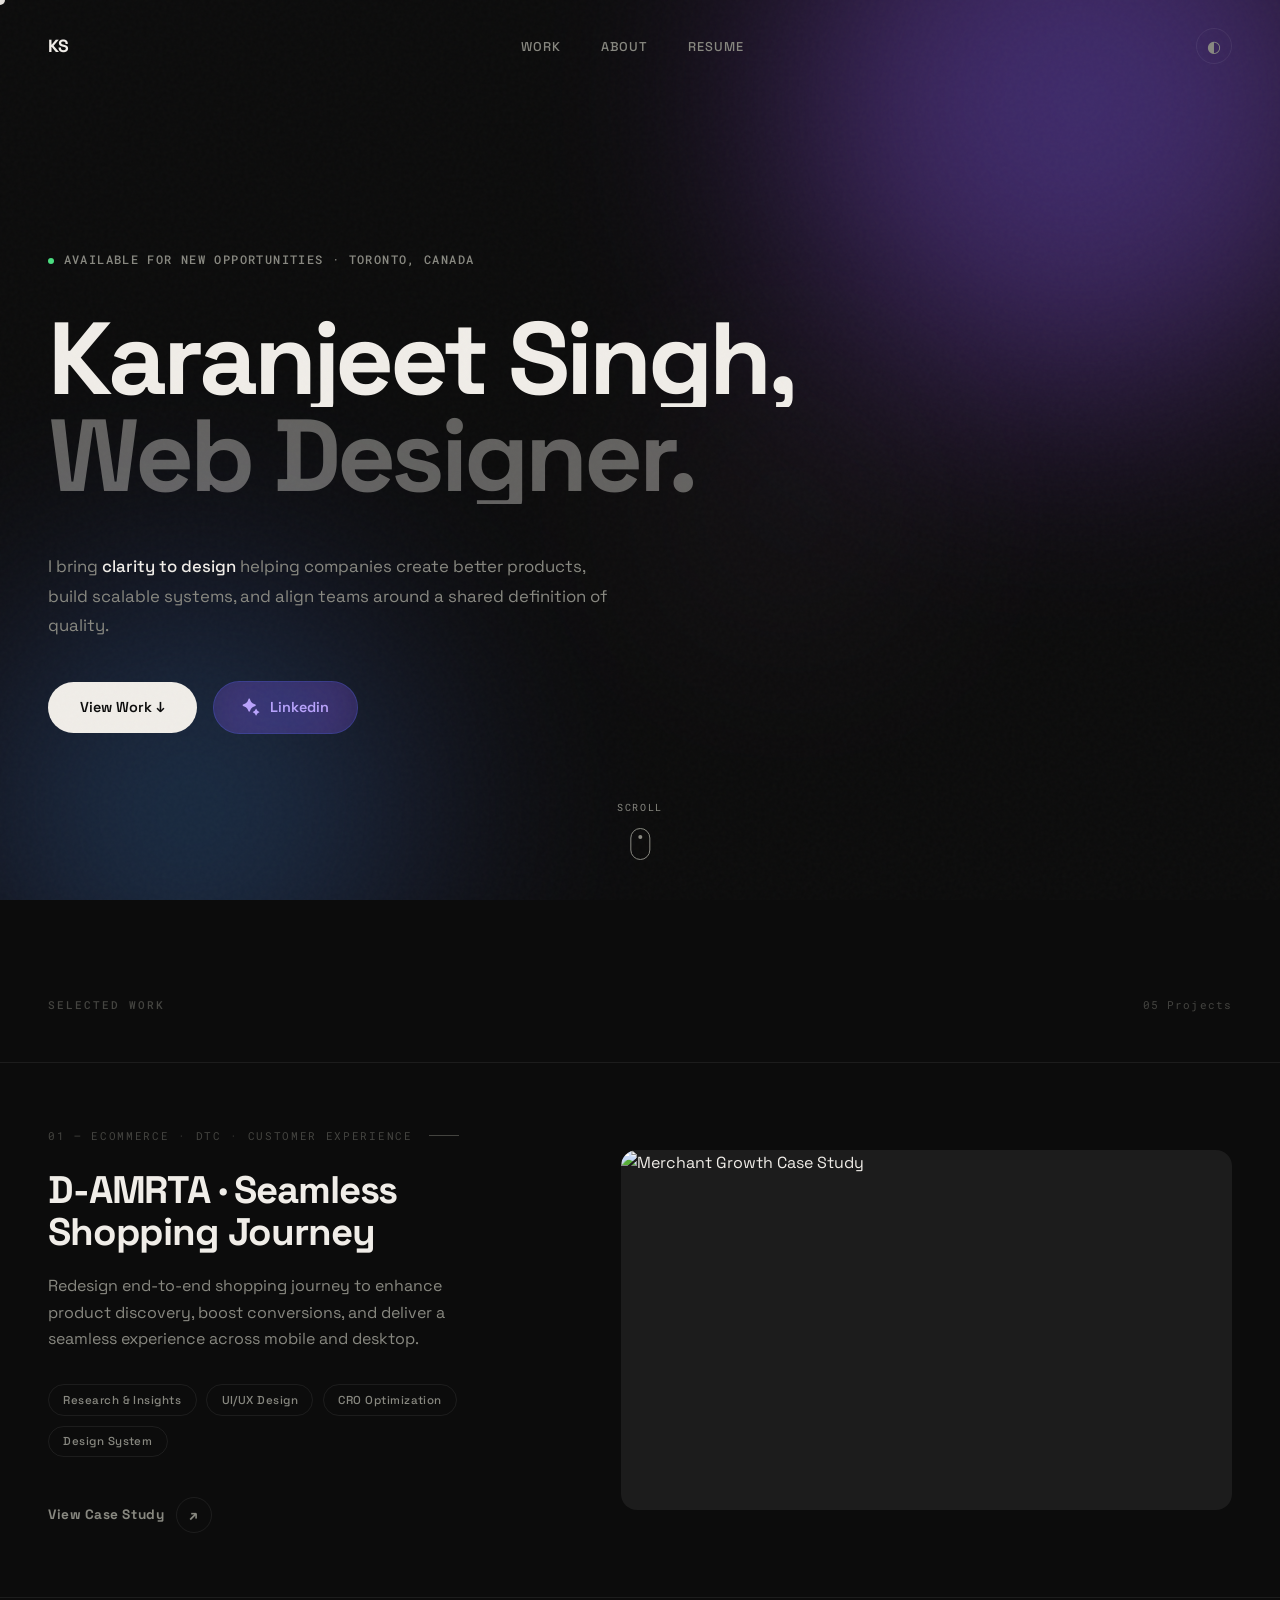
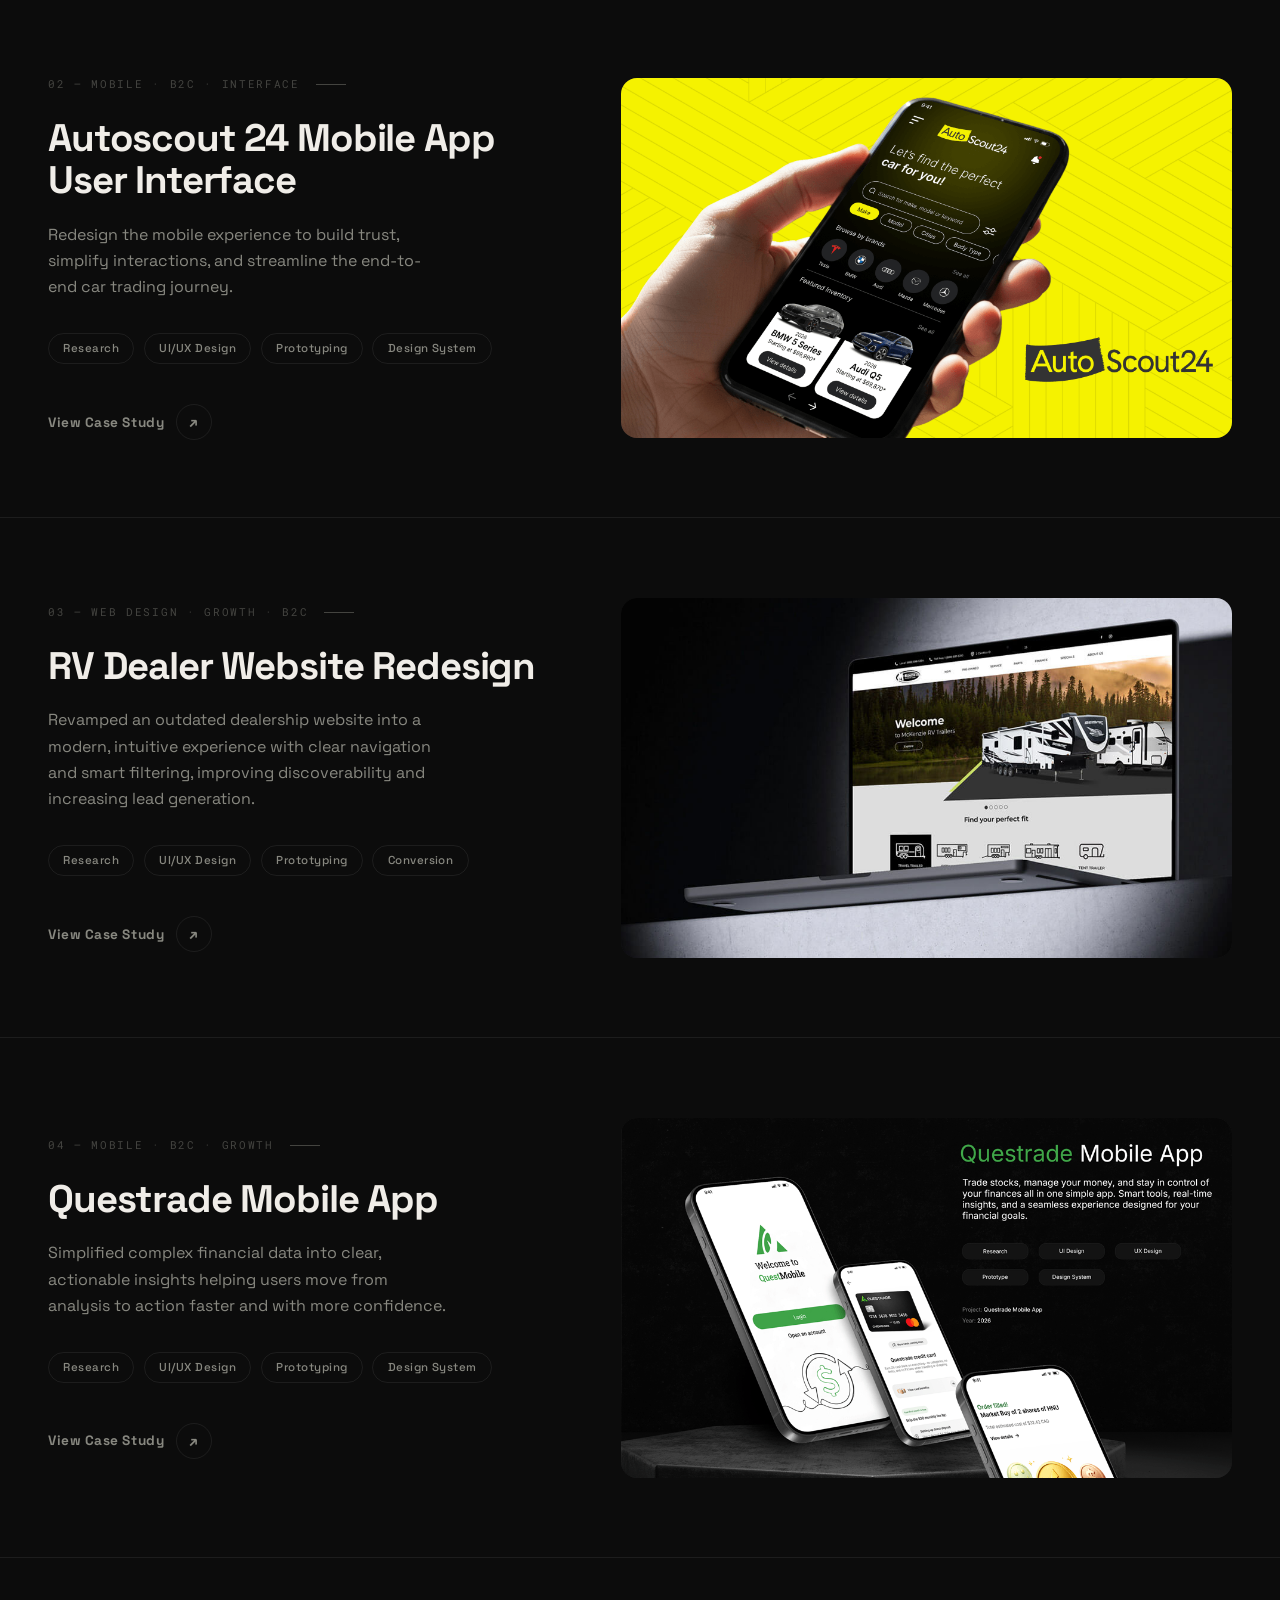
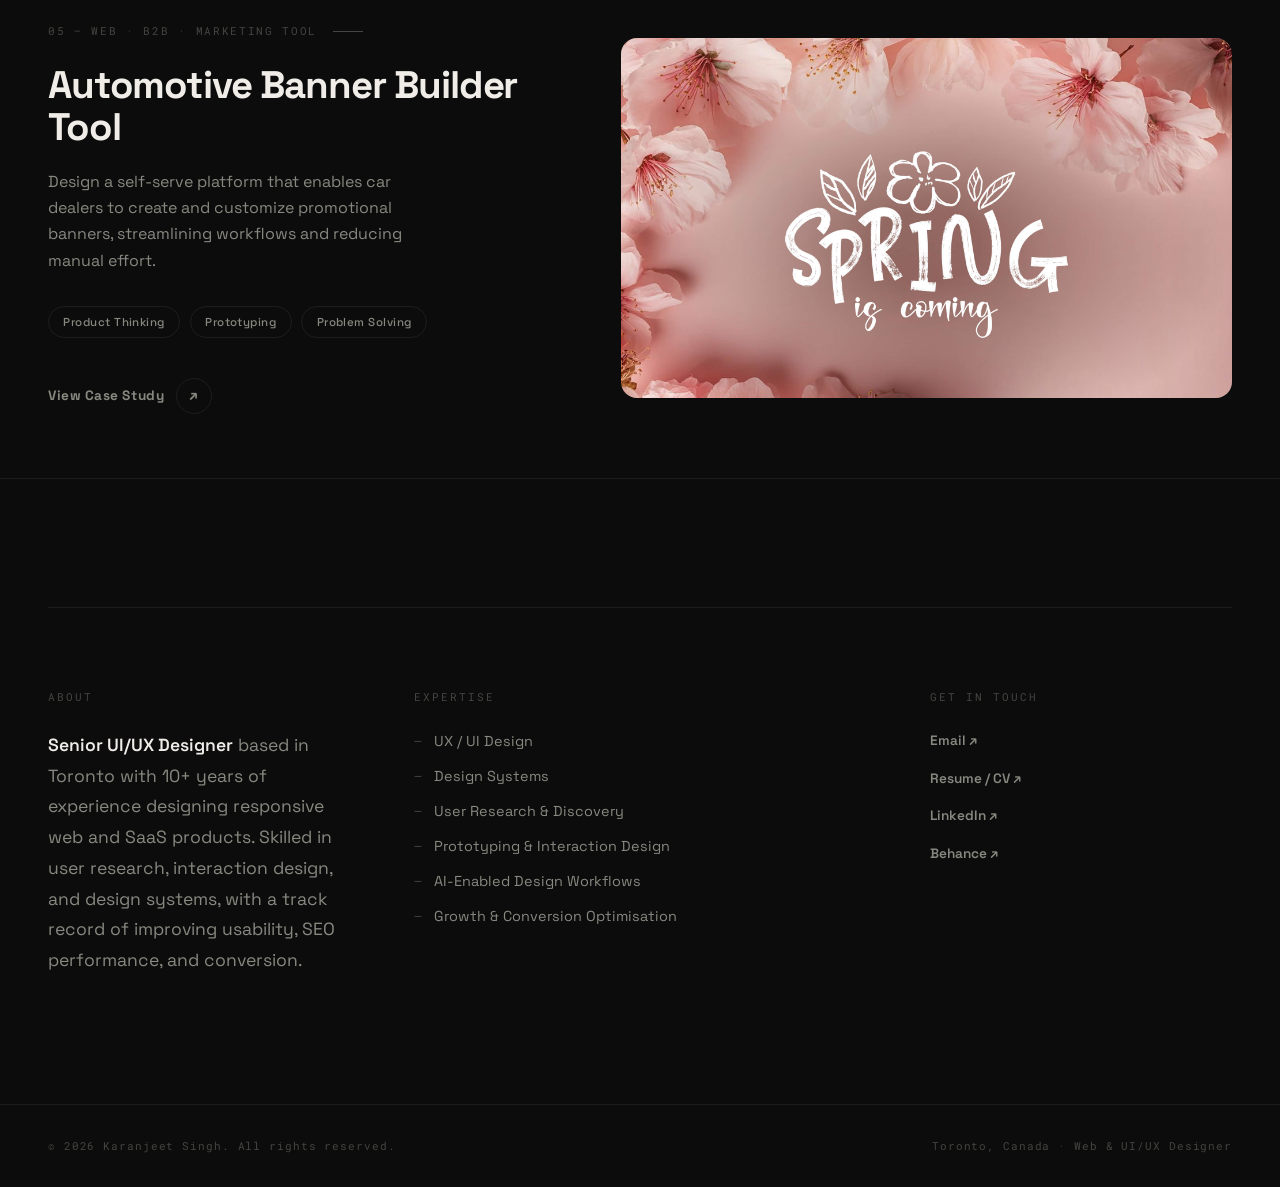
==== commit 1bc3d313: "Add files via upload" ====
--- a/index.html
+++ b/index.html
@@ -105,13 +105,35 @@
     <section class="v2-work" id="work">
         <div class="v2-work-header">
             <span class="v2-section-label">Selected Work</span>
-            <span class="v2-work-count">04 Projects</span>
+            <span class="v2-work-count">05 Projects</span>
         </div>
+
+        <!-- Case 05 -->
+        <article class="v2-work-item" id="proj-05">
+            <div class="v2-work-info">
+                <div class="v2-work-num">01 — eCommerce · DTC · Customer Experience</div>
+                <h2 class="v2-work-title">D-AMRTA · Seamless Shopping Journey</h2>
+                <p class="v2-work-desc">Redesign end-to-end shopping journey to enhance product discovery, boost conversions, and deliver a seamless experience across mobile and desktop.</p>
+                <div class="v2-work-tags">
+                    <span class="v2-tag">Research & Insights</span>
+                    <span class="v2-tag">UI/UX Design</span>
+                    <span class="v2-tag">CRO Optimization</span>
+                    <span class="v2-tag">Design System</span>
+                </div>
+                <a href="case05.html" class="v2-work-cta">
+                    View Case Study
+                    <span class="cta-arrow">↗</span>
+                </a>
+            </div>
+            <div class="v2-work-visual">
+                <img src="img/case05.png" alt="Merchant Growth Case Study" loading="lazy">
+            </div>
+        </article>
 
         <!-- Case 02 -->
         <article class="v2-work-item" id="proj-02">
             <div class="v2-work-info">
-                <div class="v2-work-num">01 — Mobile · B2C · Interface</div>
+                <div class="v2-work-num">02 — Mobile · B2C · Interface</div>
                 <h2 class="v2-work-title">Autoscout 24 Mobile App User Interface</h2>
                 <p class="v2-work-desc">Redesign the mobile experience to build trust, simplify interactions, and streamline the end-to-end car trading journey.</p>
                 <div class="v2-work-tags">
@@ -133,7 +155,7 @@
          <!-- Case 03 -->
         <article class="v2-work-item" id="proj-03">
             <div class="v2-work-info">
-                <div class="v2-work-num">02 — Web Design · Growth · B2C</div>
+                <div class="v2-work-num">03 — Web Design · Growth · B2C</div>
                 <h2 class="v2-work-title">RV Dealer Website Redesign</h2>
                 <p class="v2-work-desc">Revamped an outdated dealership website into a modern, intuitive experience with clear navigation and smart filtering, improving discoverability and increasing lead generation.</p>
                 <div class="v2-work-tags">
@@ -155,7 +177,7 @@
         <!-- Case 01 -->
         <article class="v2-work-item" id="proj-01">
             <div class="v2-work-info">
-                <div class="v2-work-num">03 — Mobile · B2C · Growth</div>
+                <div class="v2-work-num">04 — Mobile · B2C · Growth</div>
                 <h2 class="v2-work-title">Questrade Mobile App</h2>
                 <p class="v2-work-desc">Simplified complex financial data into clear, actionable insights helping users move from analysis to action faster and with more confidence.</p>
                 <div class="v2-work-tags">
@@ -181,7 +203,7 @@
         <!-- Case 04 -->
         <article class="v2-work-item" id="proj-04">
             <div class="v2-work-info">
-                <div class="v2-work-num">04 — Web · B2B · Marketing Tool</div>
+                <div class="v2-work-num">05 — Web · B2B · Marketing Tool</div>
                 <h2 class="v2-work-title">Automotive Banner Builder Tool</h2>
                 <p class="v2-work-desc">Design a self-serve platform that enables car dealers to create and customize promotional banners, streamlining workflows and reducing manual effort.</p>
                 <div class="v2-work-tags">
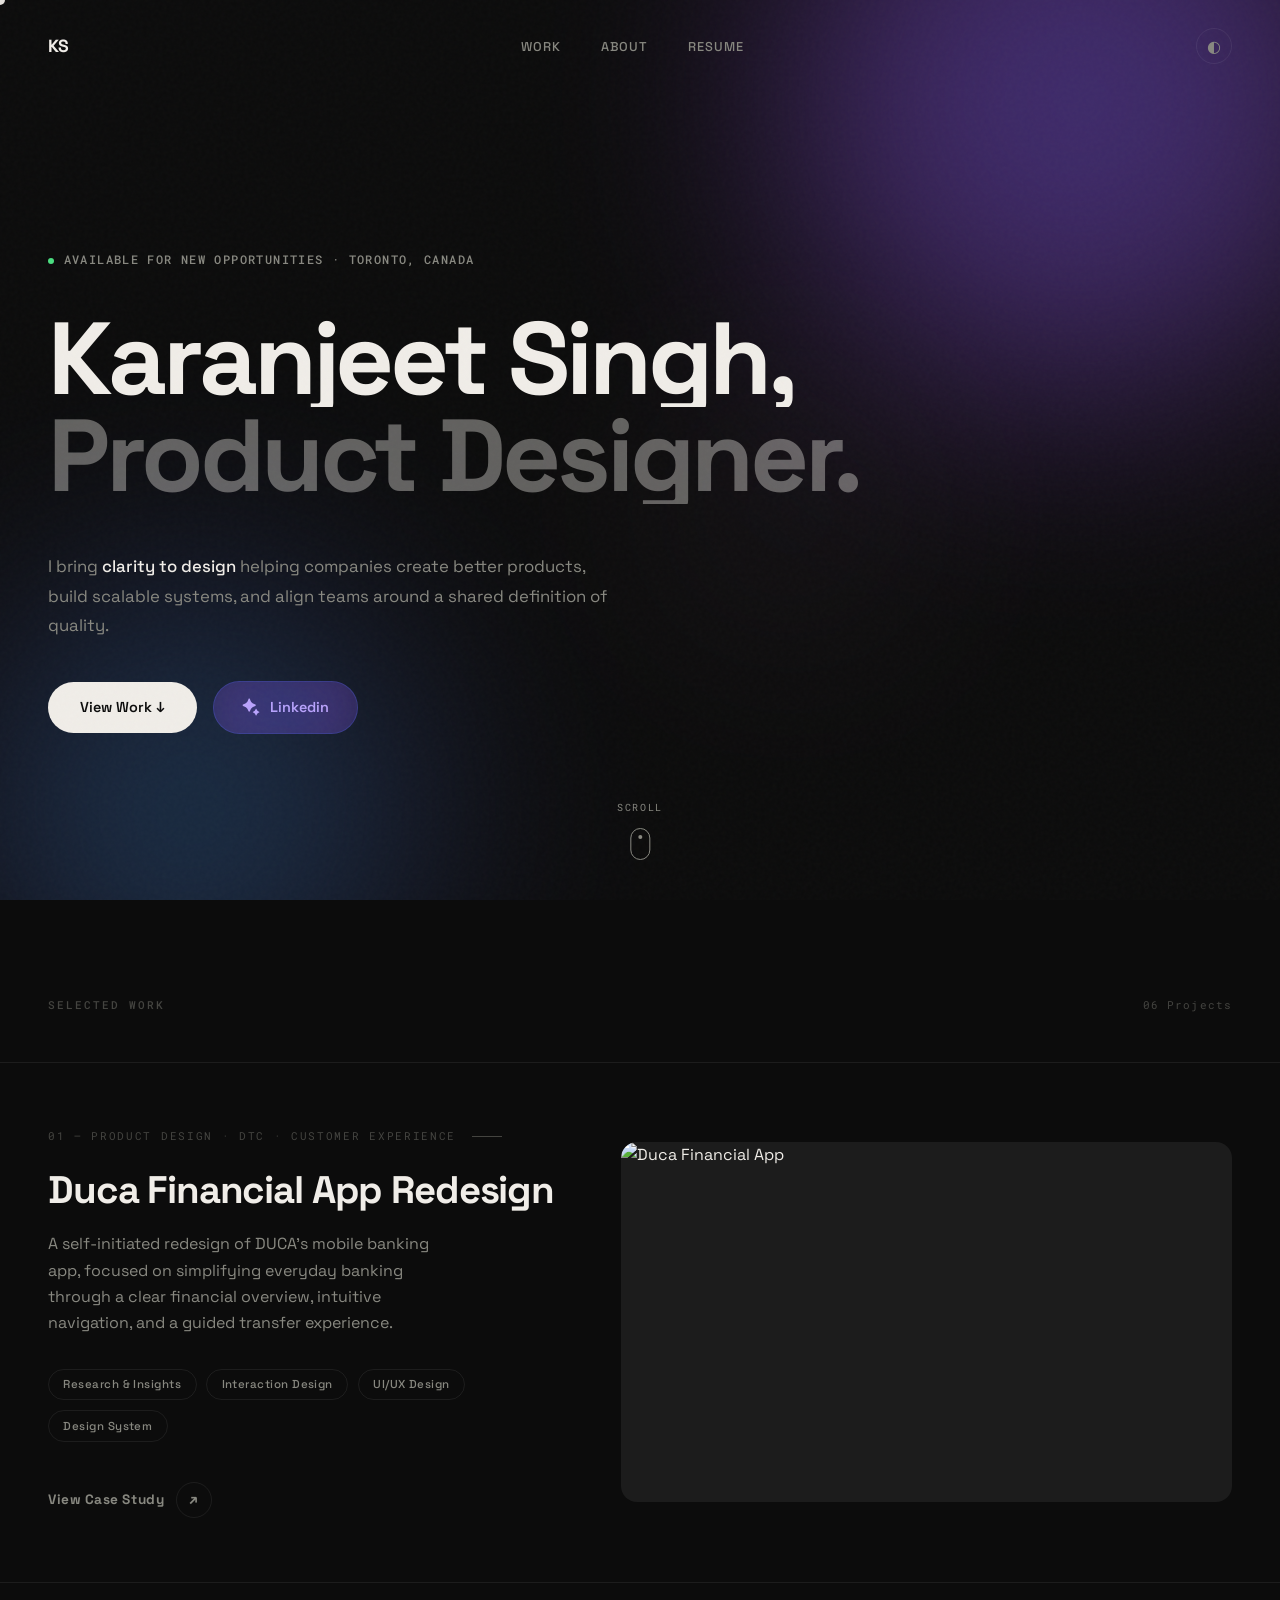
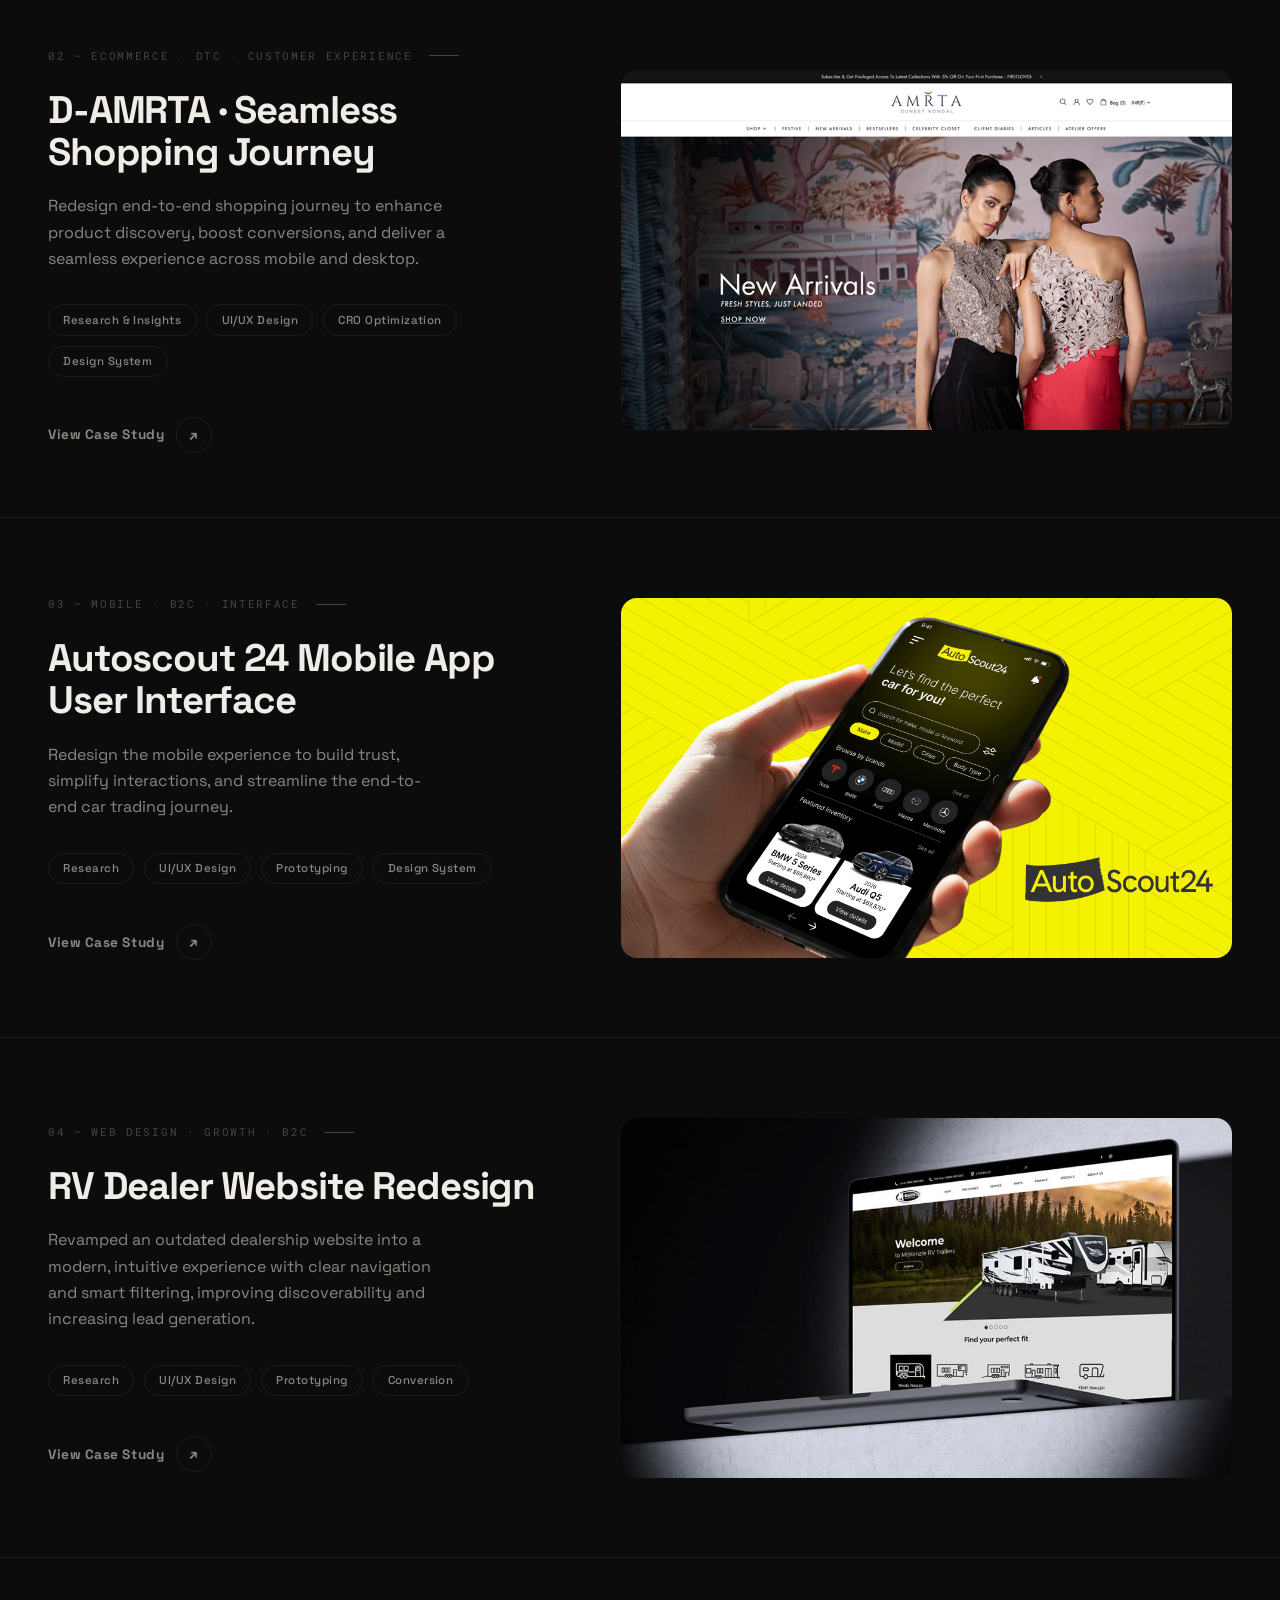
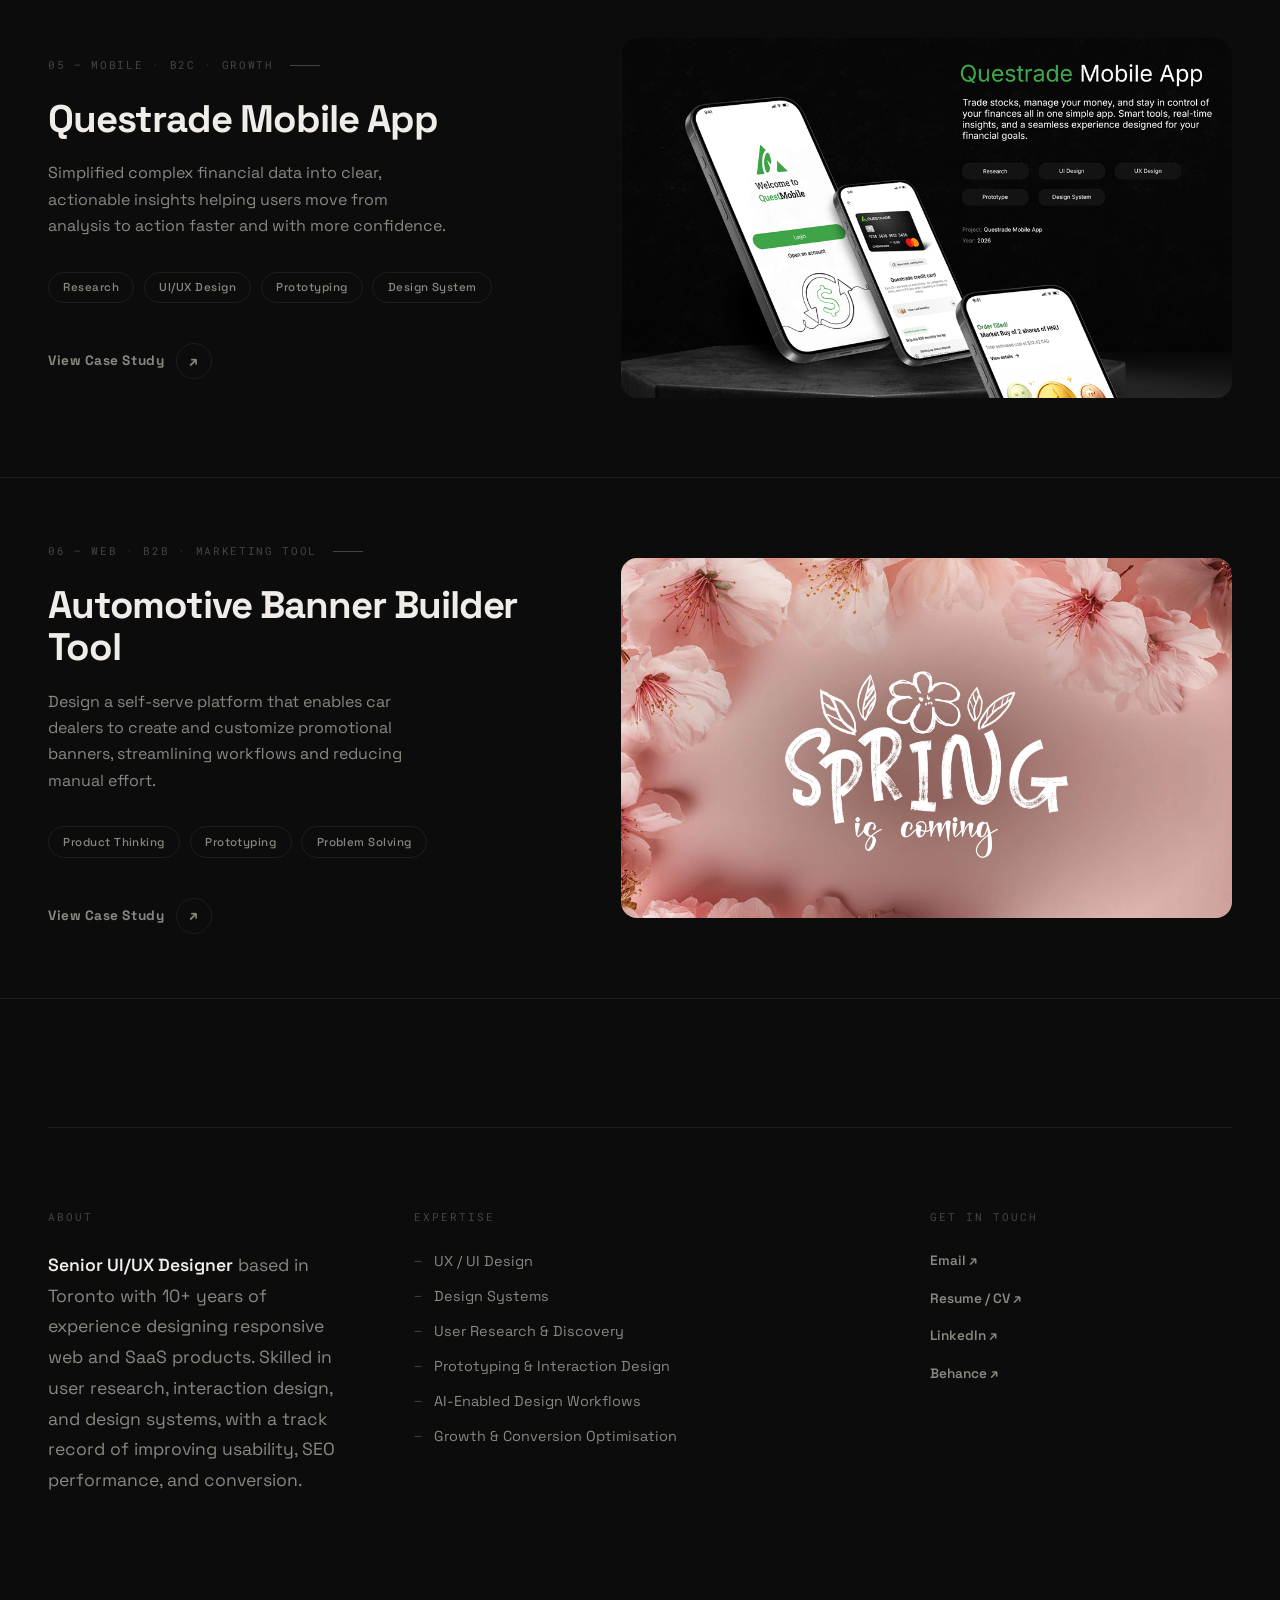
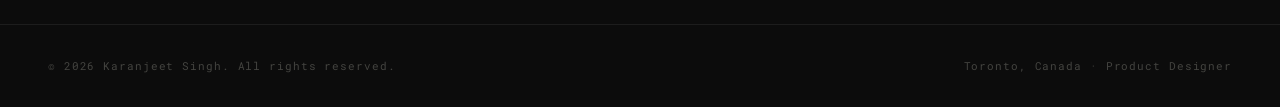
==== commit 8ced8978: "Update index.html" ====
--- a/index.html
+++ b/index.html
@@ -4,7 +4,7 @@
 <head>
     <meta charset="UTF-8">
     <meta name="viewport" content="width=device-width, initial-scale=1.0">
-    <title>Karanjeet Singh | Web & UI/UX Designer</title>
+    <title>Karanjeet Singh | Product Designer</title>
     <meta name="description"
         content="Toronto-based Web Designer with 15+ years of expertise in crafting over 500+ websites across diverse industries.">
     <link rel="stylesheet" href="home-v2.css">
@@ -49,7 +49,7 @@
             <!-- Title -->
             <h1 class="v2-hero-title" id="heroTitle">
                 <span class="line"><span class="line-inner">Karanjeet Singh,</span></span>
-                <span class="line"><span class="line-inner v2-dimmed">Web Designer.</span></span>
+                <span class="line"><span class="line-inner v2-dimmed">Product Designer.</span></span>
             </h1>
 
             <!-- Description + CTAs -->
@@ -105,13 +105,35 @@
     <section class="v2-work" id="work">
         <div class="v2-work-header">
             <span class="v2-section-label">Selected Work</span>
-            <span class="v2-work-count">05 Projects</span>
+            <span class="v2-work-count">06 Projects</span>
         </div>
+
+        <!-- Case 06 -->
+        <article class="v2-work-item" id="proj-06">
+            <div class="v2-work-info">
+                <div class="v2-work-num">01 — Product Design · DTC · Customer Experience</div>
+                <h2 class="v2-work-title">Duca Financial App Redesign</h2>
+                <p class="v2-work-desc">A self-initiated redesign of DUCA’s mobile banking app, focused on simplifying everyday banking through a clear financial overview, intuitive navigation, and a guided transfer experience.</p>
+                <div class="v2-work-tags">
+                    <span class="v2-tag">Research & Insights</span>
+                    <span class="v2-tag">Interaction Design</span>
+                    <span class="v2-tag">UI/UX Design</span>
+                    <span class="v2-tag">Design System</span>
+                </div>
+                <a href="case05.html" class="v2-work-cta" target="_blank">
+                    View Case Study
+                    <span class="cta-arrow">↗</span>
+                </a>
+            </div>
+            <div class="v2-work-visual">
+                <img src="img/Duca-Financial-Product-Design-compressed.pdf" alt="Duca Financial App" loading="lazy">
+            </div>
+        </article>
 
         <!-- Case 05 -->
         <article class="v2-work-item" id="proj-05">
             <div class="v2-work-info">
-                <div class="v2-work-num">01 — eCommerce · DTC · Customer Experience</div>
+                <div class="v2-work-num">02 — eCommerce · DTC · Customer Experience</div>
                 <h2 class="v2-work-title">D-AMRTA · Seamless Shopping Journey</h2>
                 <p class="v2-work-desc">Redesign end-to-end shopping journey to enhance product discovery, boost conversions, and deliver a seamless experience across mobile and desktop.</p>
                 <div class="v2-work-tags">
@@ -133,7 +155,7 @@
         <!-- Case 02 -->
         <article class="v2-work-item" id="proj-02">
             <div class="v2-work-info">
-                <div class="v2-work-num">02 — Mobile · B2C · Interface</div>
+                <div class="v2-work-num">03 — Mobile · B2C · Interface</div>
                 <h2 class="v2-work-title">Autoscout 24 Mobile App User Interface</h2>
                 <p class="v2-work-desc">Redesign the mobile experience to build trust, simplify interactions, and streamline the end-to-end car trading journey.</p>
                 <div class="v2-work-tags">
@@ -155,7 +177,7 @@
          <!-- Case 03 -->
         <article class="v2-work-item" id="proj-03">
             <div class="v2-work-info">
-                <div class="v2-work-num">03 — Web Design · Growth · B2C</div>
+                <div class="v2-work-num">04 — Web Design · Growth · B2C</div>
                 <h2 class="v2-work-title">RV Dealer Website Redesign</h2>
                 <p class="v2-work-desc">Revamped an outdated dealership website into a modern, intuitive experience with clear navigation and smart filtering, improving discoverability and increasing lead generation.</p>
                 <div class="v2-work-tags">
@@ -177,7 +199,7 @@
         <!-- Case 01 -->
         <article class="v2-work-item" id="proj-01">
             <div class="v2-work-info">
-                <div class="v2-work-num">04 — Mobile · B2C · Growth</div>
+                <div class="v2-work-num">05 — Mobile · B2C · Growth</div>
                 <h2 class="v2-work-title">Questrade Mobile App</h2>
                 <p class="v2-work-desc">Simplified complex financial data into clear, actionable insights helping users move from analysis to action faster and with more confidence.</p>
                 <div class="v2-work-tags">
@@ -203,7 +225,7 @@
         <!-- Case 04 -->
         <article class="v2-work-item" id="proj-04">
             <div class="v2-work-info">
-                <div class="v2-work-num">05 — Web · B2B · Marketing Tool</div>
+                <div class="v2-work-num">06 — Web · B2B · Marketing Tool</div>
                 <h2 class="v2-work-title">Automotive Banner Builder Tool</h2>
                 <p class="v2-work-desc">Design a self-serve platform that enables car dealers to create and customize promotional banners, streamlining workflows and reducing manual effort.</p>
                 <div class="v2-work-tags">
@@ -264,7 +286,7 @@
     <!-- ─── Footer ─── -->
     <footer class="v2-footer">
         <span class="v2-footer-copy">© 2026 Karanjeet Singh. All rights reserved.</span>
-        <span class="v2-footer-copy">Toronto, Canada · Web & UI/UX Designer</span>
+        <span class="v2-footer-copy">Toronto, Canada · Product Designer</span>
     </footer>
 
     <script>
@@ -409,4 +431,4 @@
     </script>
 </body>
 
-</html>+</html>
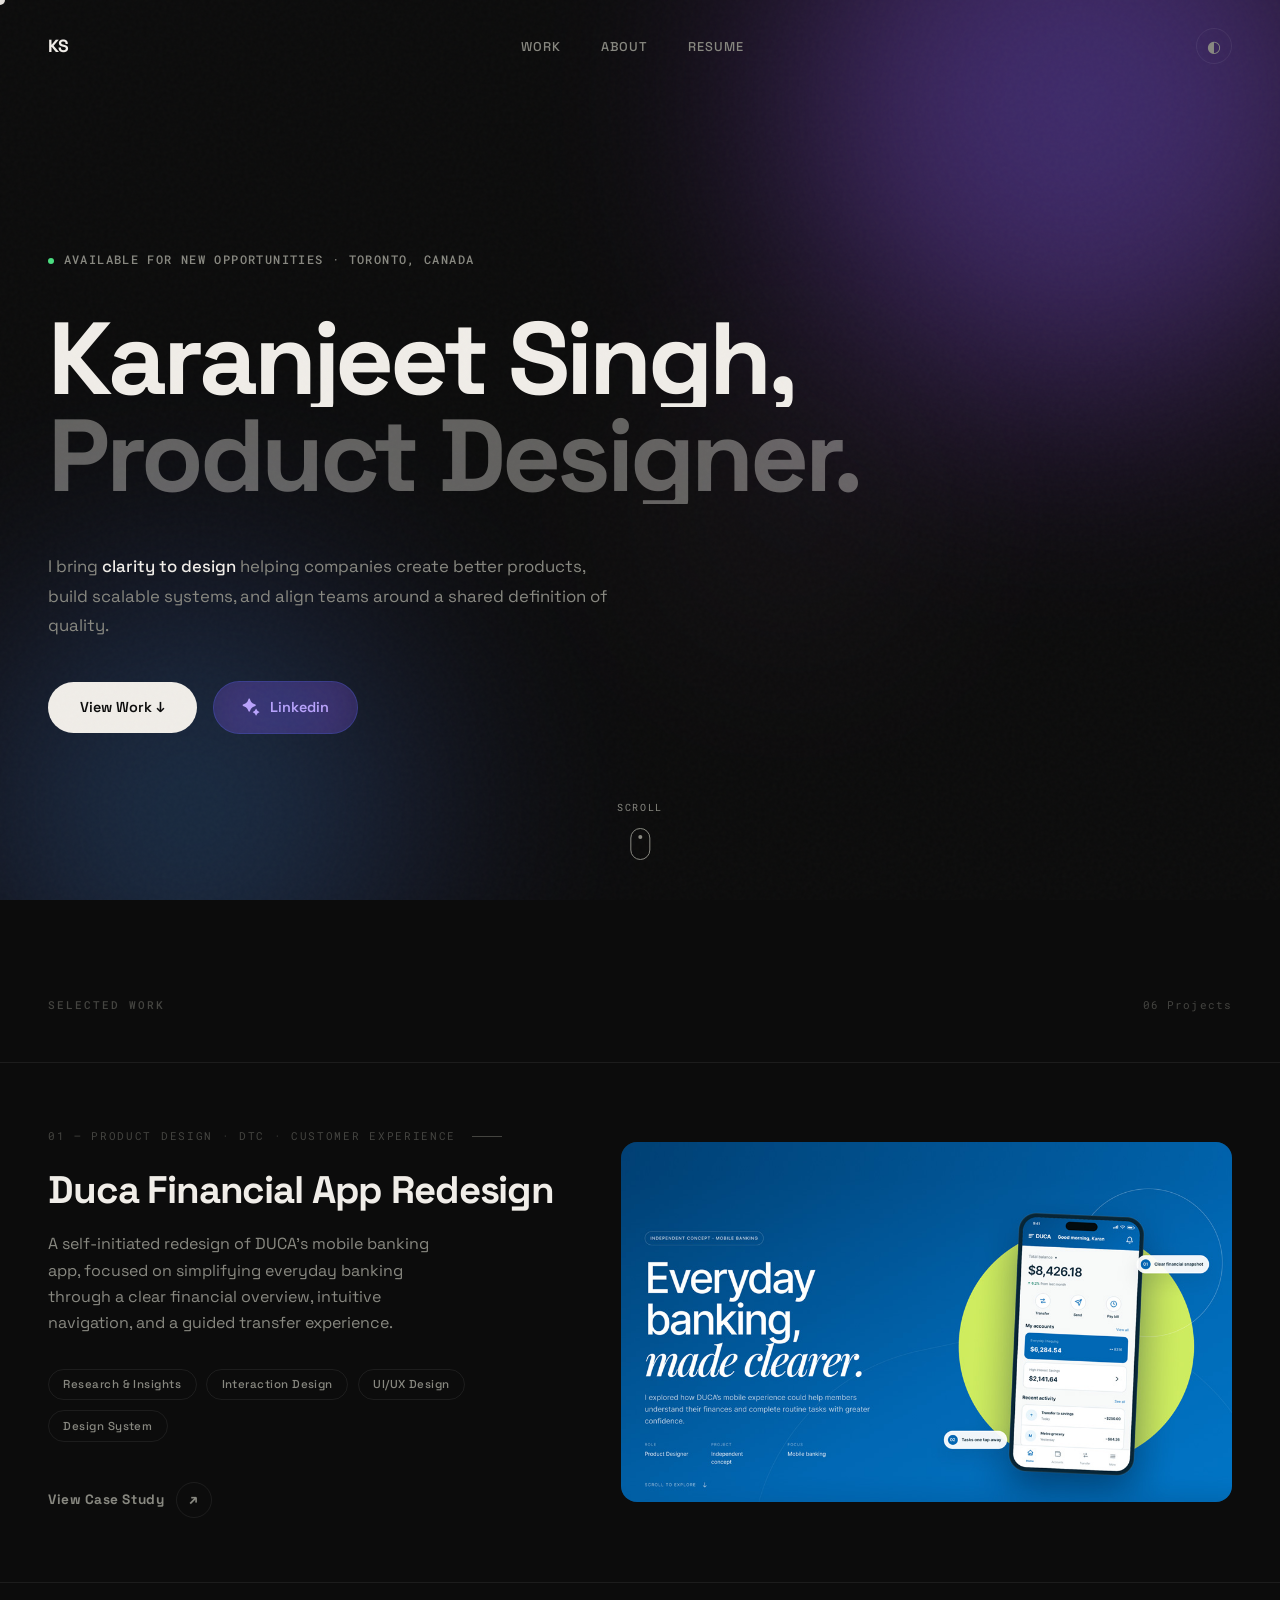
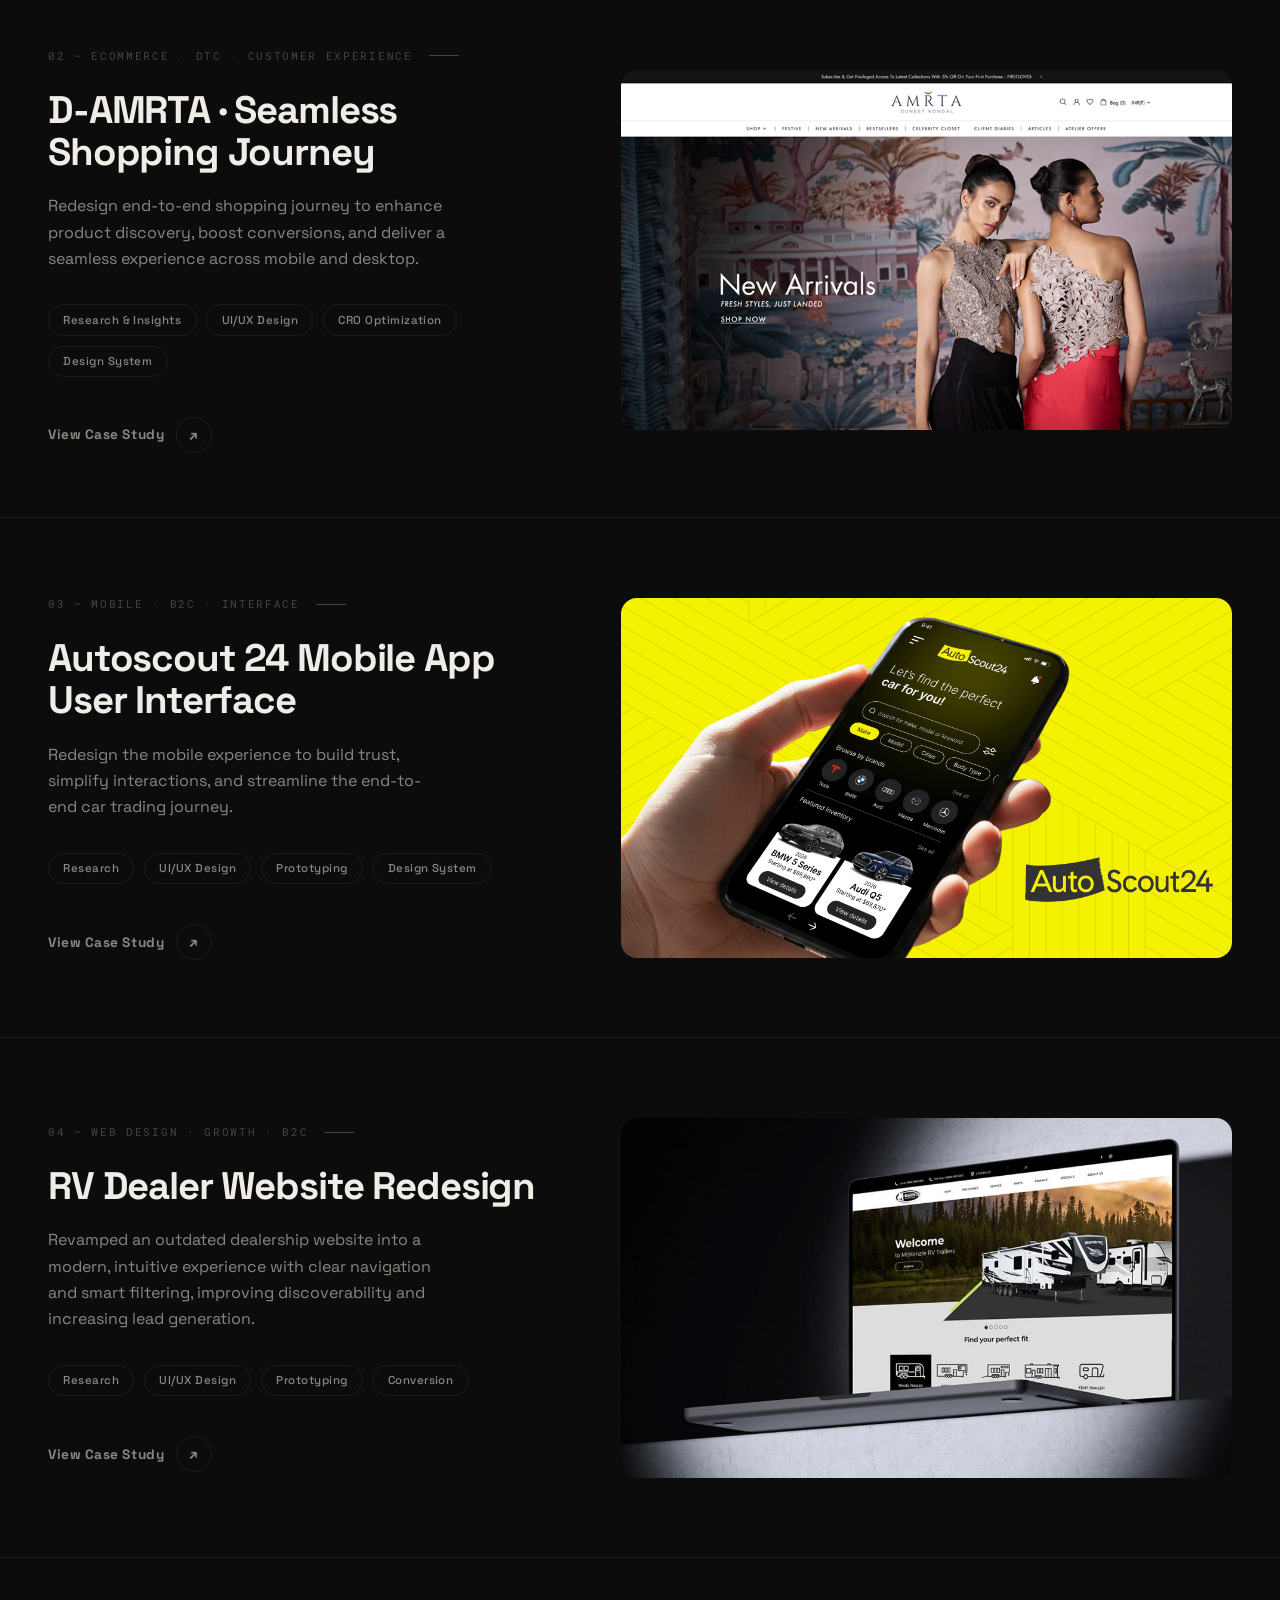
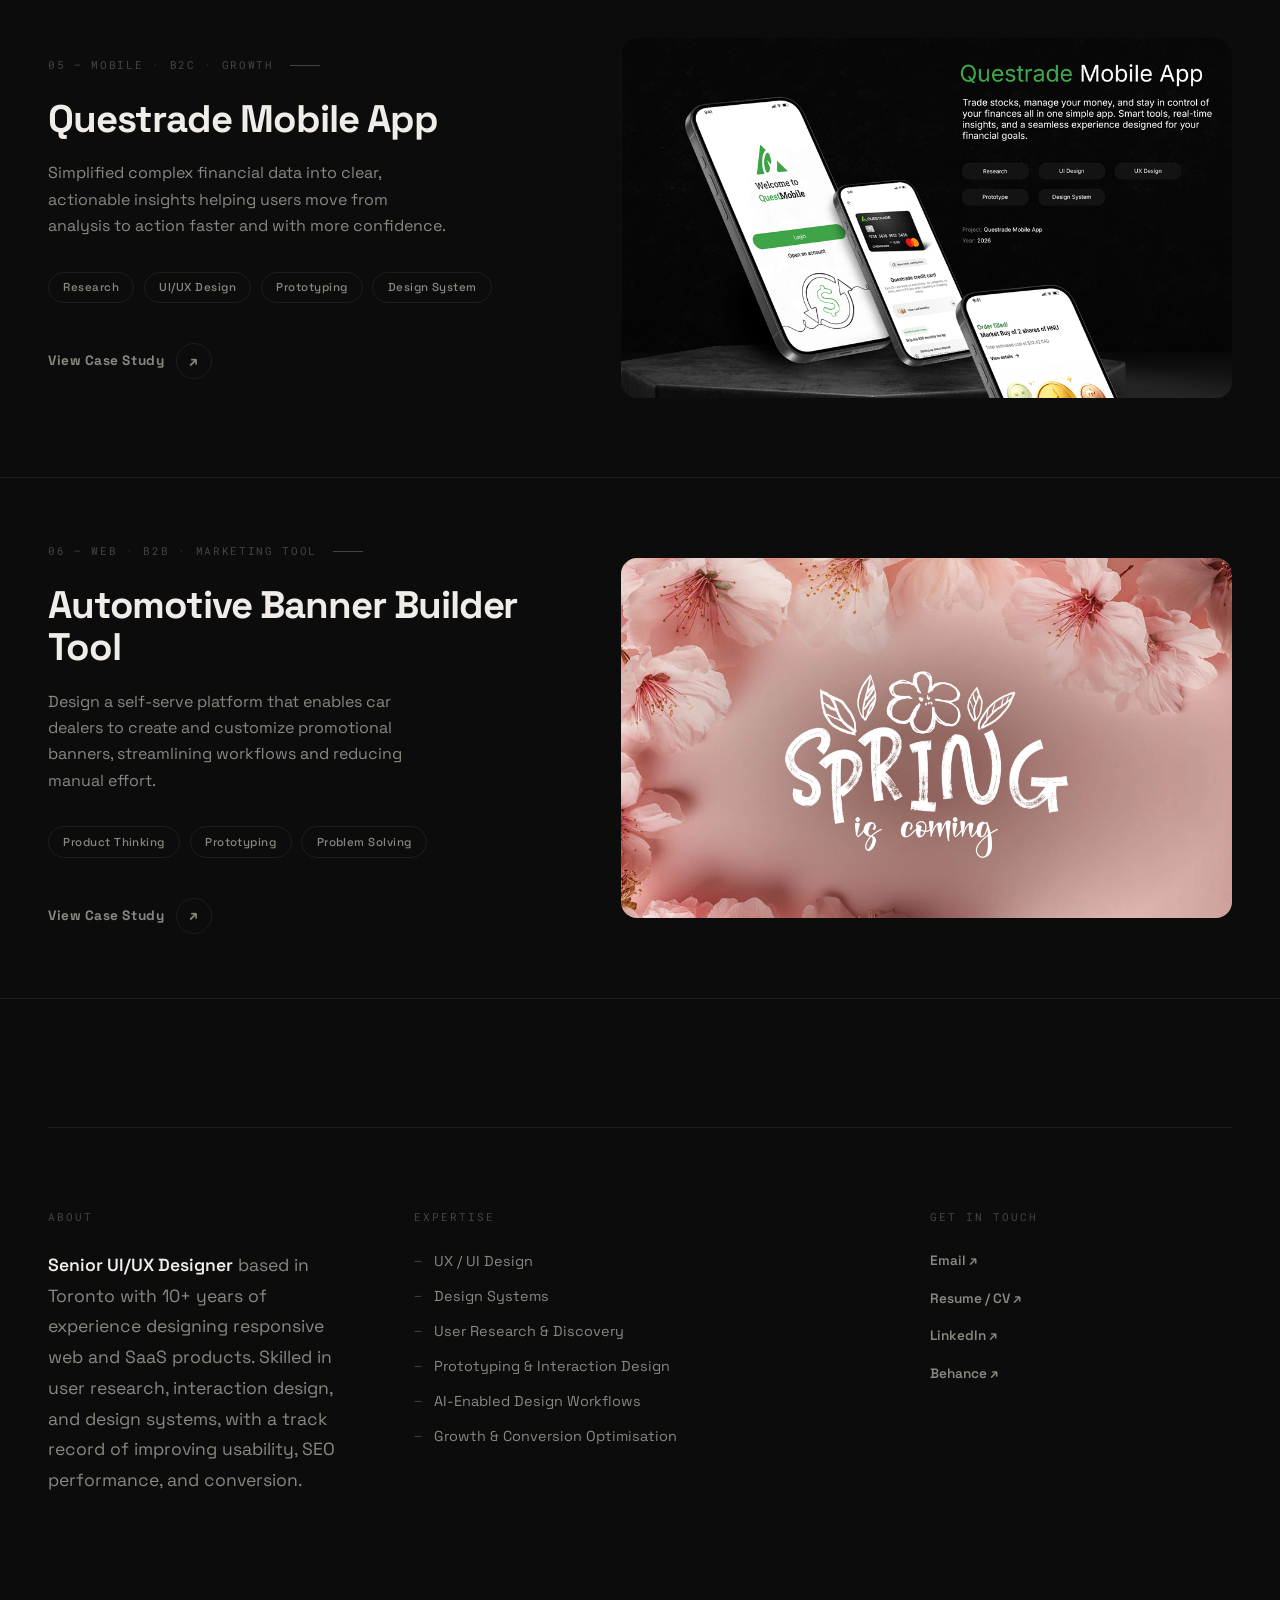
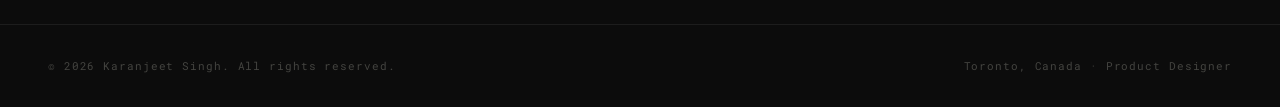
==== commit 537d0118: "Update index.html" ====
--- a/index.html
+++ b/index.html
@@ -120,13 +120,13 @@
                     <span class="v2-tag">UI/UX Design</span>
                     <span class="v2-tag">Design System</span>
                 </div>
-                <a href="case05.html" class="v2-work-cta" target="_blank">
-                    View Case Study
-                    <span class="cta-arrow">↗</span>
-                </a>
-            </div>
-            <div class="v2-work-visual">
-                <img src="img/Duca-Financial-Product-Design-compressed.pdf" alt="Duca Financial App" loading="lazy">
+                <a href="img/Duca-Financial-Product-Design-compressed.pdf" class="v2-work-cta" target="_blank">
+                    View Case Study
+                    <span class="cta-arrow">↗</span>
+                </a>
+            </div>
+            <div class="v2-work-visual">
+                <img src="img/duca-app-snapshot.jpg" alt="Duca Financial App" loading="lazy">
             </div>
         </article>
 
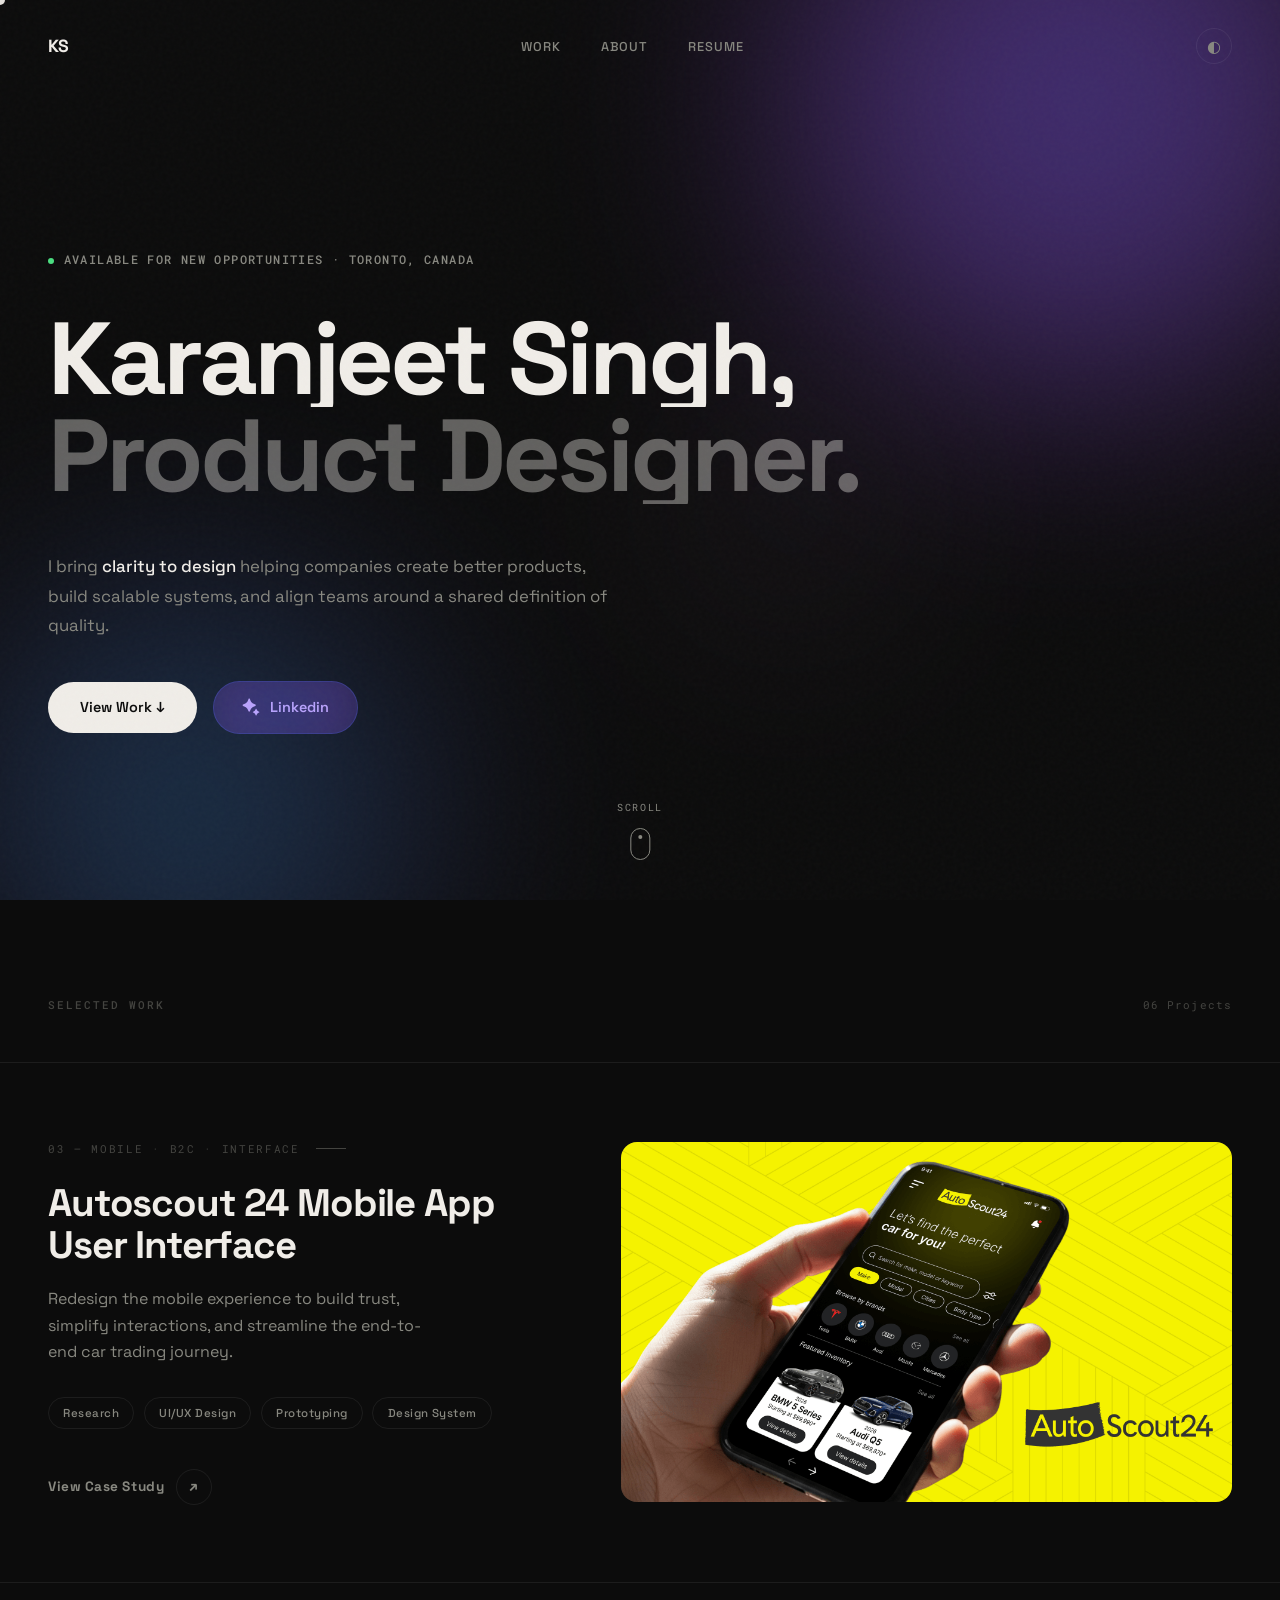
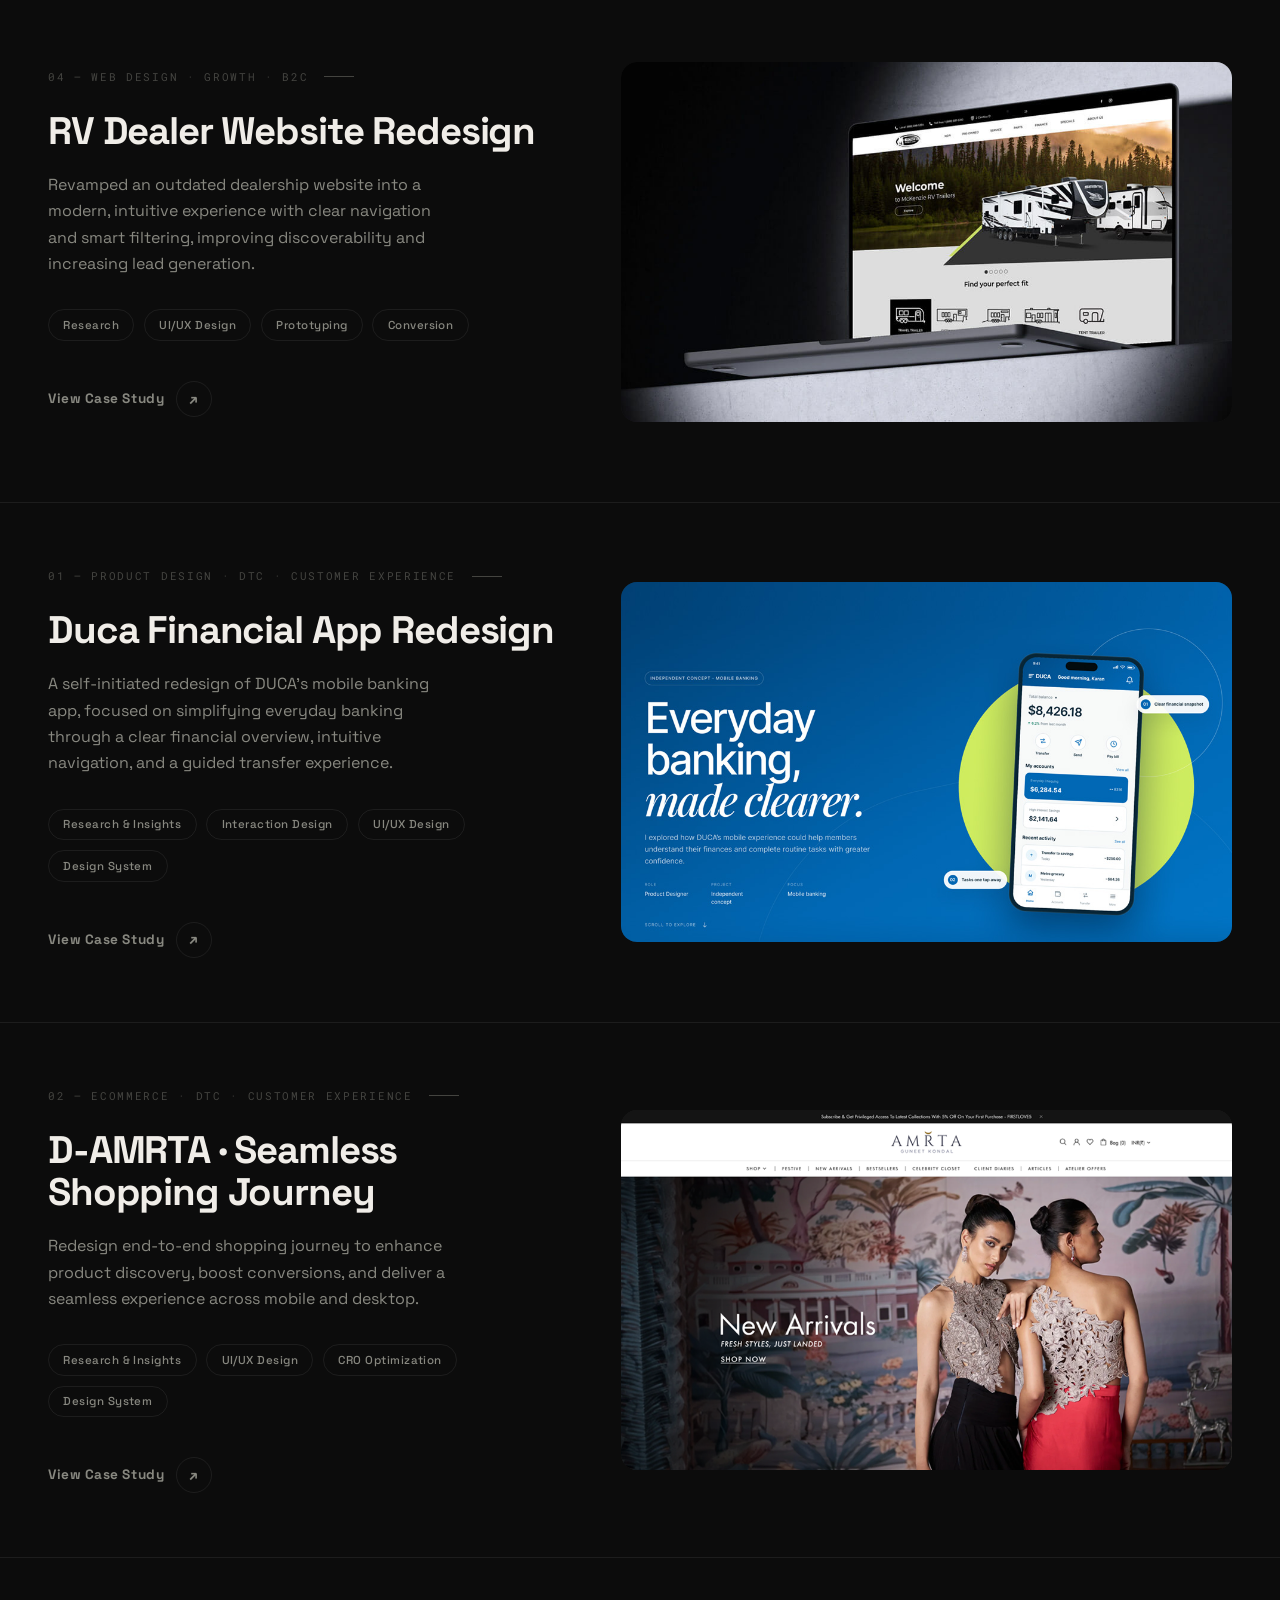
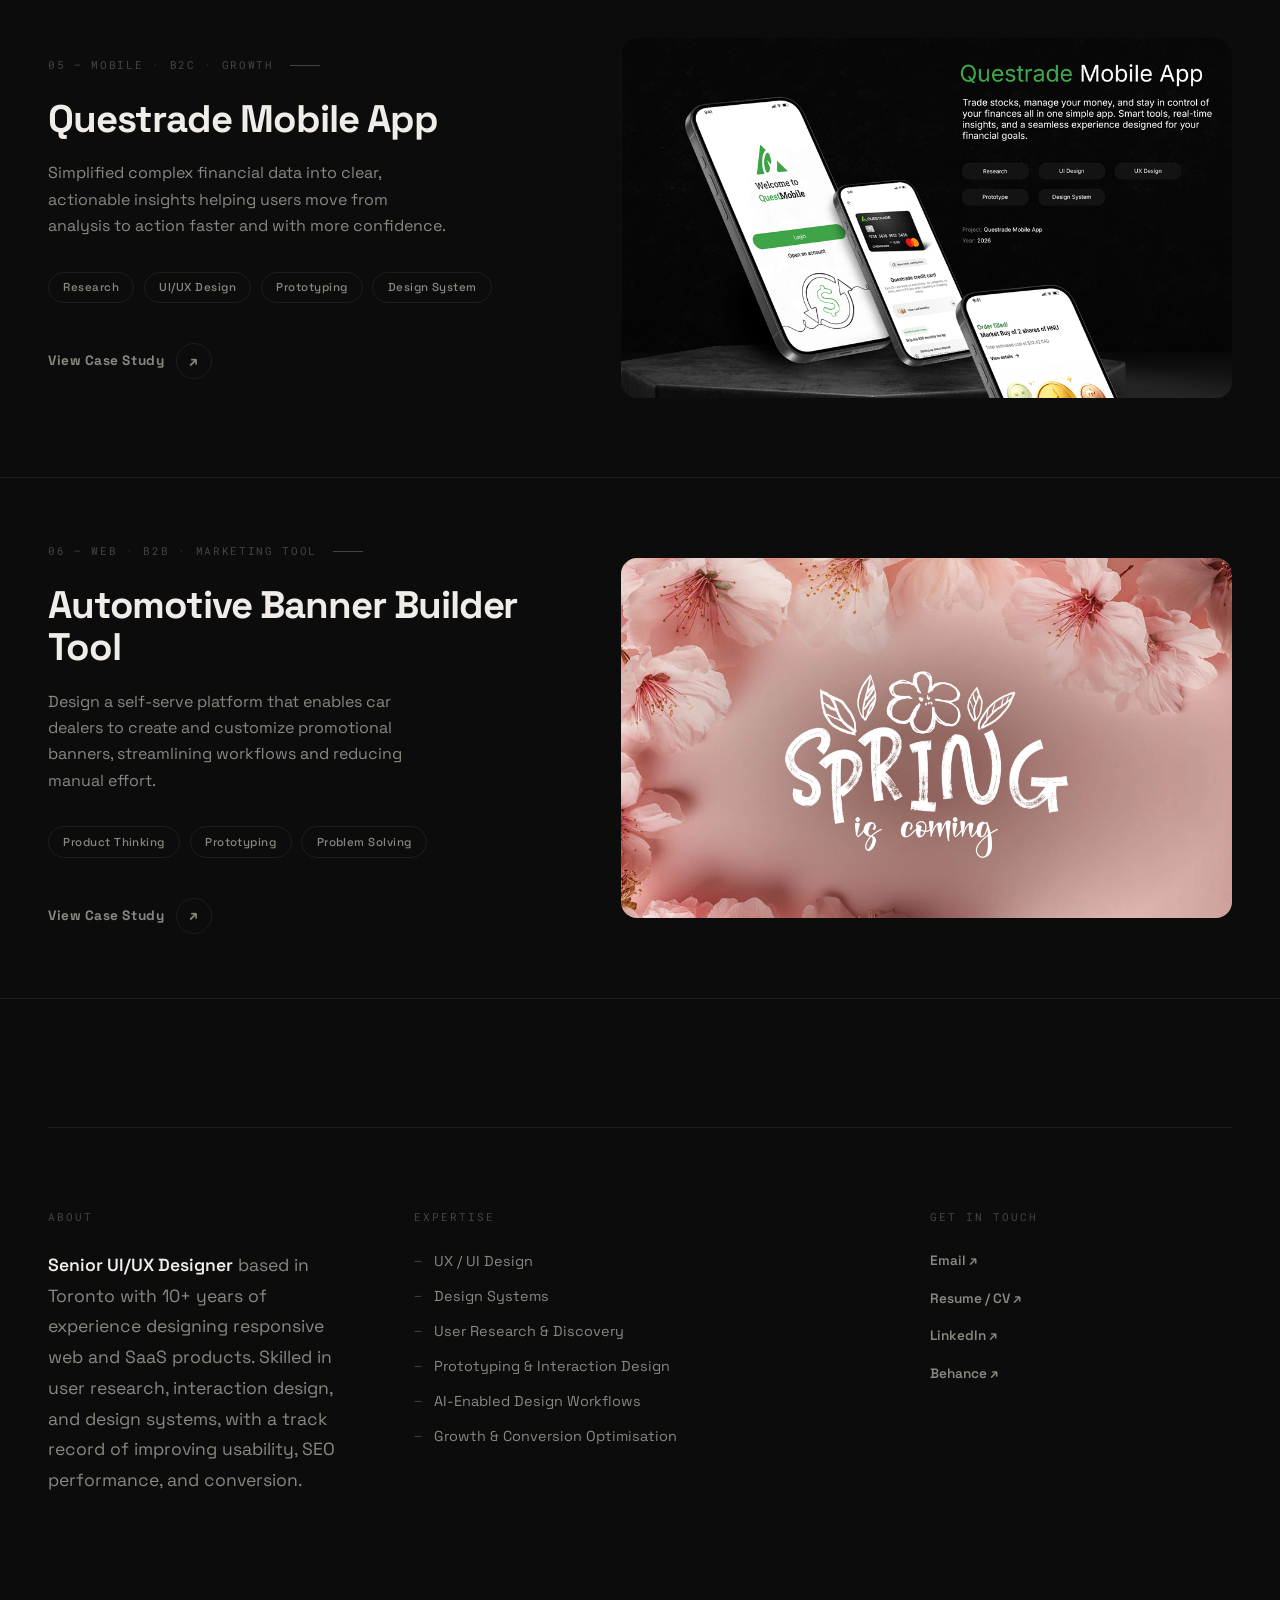
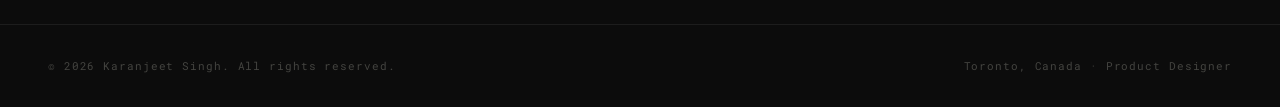
==== commit 3db7dad6: "Update index.html" ====
--- a/index.html
+++ b/index.html
@@ -108,6 +108,50 @@
             <span class="v2-work-count">06 Projects</span>
         </div>
 
+         <!-- Case 02 -->
+        <article class="v2-work-item" id="proj-02">
+            <div class="v2-work-info">
+                <div class="v2-work-num">03 — Mobile · B2C · Interface</div>
+                <h2 class="v2-work-title">Autoscout 24 Mobile App User Interface</h2>
+                <p class="v2-work-desc">Redesign the mobile experience to build trust, simplify interactions, and streamline the end-to-end car trading journey.</p>
+                <div class="v2-work-tags">
+                    <span class="v2-tag">Research</span>
+                    <span class="v2-tag">UI/UX Design</span>
+                    <span class="v2-tag">Prototyping</span>
+                    <span class="v2-tag">Design System</span>
+                </div>
+                <a href="case02.html" class="v2-work-cta">
+                    View Case Study
+                    <span class="cta-arrow">↗</span>
+                </a>
+            </div>
+            <div class="v2-work-visual">
+                <img src="img/case02.png" alt="Merchant Growth Case Study" loading="lazy">
+            </div>
+        </article>
+
+         <!-- Case 03 -->
+        <article class="v2-work-item" id="proj-03">
+            <div class="v2-work-info">
+                <div class="v2-work-num">04 — Web Design · Growth · B2C</div>
+                <h2 class="v2-work-title">RV Dealer Website Redesign</h2>
+                <p class="v2-work-desc">Revamped an outdated dealership website into a modern, intuitive experience with clear navigation and smart filtering, improving discoverability and increasing lead generation.</p>
+                <div class="v2-work-tags">
+                    <span class="v2-tag">Research</span>
+                    <span class="v2-tag">UI/UX Design</span>
+                    <span class="v2-tag">Prototyping</span>
+                    <span class="v2-tag">Conversion</span>
+                </div>
+                <a href="case03.html" class="v2-work-cta">
+                    View Case Study
+                    <span class="cta-arrow">↗</span>
+                </a>
+            </div>
+            <div class="v2-work-visual">
+                <img src="img/rv-website-mockup-home.jpg" alt="RFQ Funnel Case Study" loading="lazy">
+            </div>
+        </article>
+
         <!-- Case 06 -->
         <article class="v2-work-item" id="proj-06">
             <div class="v2-work-info">
@@ -126,7 +170,7 @@
                 </a>
             </div>
             <div class="v2-work-visual">
-                <img src="img/duca-app-snapshot.jpg" alt="Duca Financial App" loading="lazy">
+                <img src="img/duca-app-snapshot.jpg" alt="Duca Financial App Project" loading="lazy">
             </div>
         </article>
 
@@ -152,49 +196,7 @@
             </div>
         </article>
 
-        <!-- Case 02 -->
-        <article class="v2-work-item" id="proj-02">
-            <div class="v2-work-info">
-                <div class="v2-work-num">03 — Mobile · B2C · Interface</div>
-                <h2 class="v2-work-title">Autoscout 24 Mobile App User Interface</h2>
-                <p class="v2-work-desc">Redesign the mobile experience to build trust, simplify interactions, and streamline the end-to-end car trading journey.</p>
-                <div class="v2-work-tags">
-                    <span class="v2-tag">Research</span>
-                    <span class="v2-tag">UI/UX Design</span>
-                    <span class="v2-tag">Prototyping</span>
-                    <span class="v2-tag">Design System</span>
-                </div>
-                <a href="case02.html" class="v2-work-cta">
-                    View Case Study
-                    <span class="cta-arrow">↗</span>
-                </a>
-            </div>
-            <div class="v2-work-visual">
-                <img src="img/case02.png" alt="Merchant Growth Case Study" loading="lazy">
-            </div>
-        </article>
-
-         <!-- Case 03 -->
-        <article class="v2-work-item" id="proj-03">
-            <div class="v2-work-info">
-                <div class="v2-work-num">04 — Web Design · Growth · B2C</div>
-                <h2 class="v2-work-title">RV Dealer Website Redesign</h2>
-                <p class="v2-work-desc">Revamped an outdated dealership website into a modern, intuitive experience with clear navigation and smart filtering, improving discoverability and increasing lead generation.</p>
-                <div class="v2-work-tags">
-                    <span class="v2-tag">Research</span>
-                    <span class="v2-tag">UI/UX Design</span>
-                    <span class="v2-tag">Prototyping</span>
-                    <span class="v2-tag">Conversion</span>
-                </div>
-                <a href="case03.html" class="v2-work-cta">
-                    View Case Study
-                    <span class="cta-arrow">↗</span>
-                </a>
-            </div>
-            <div class="v2-work-visual">
-                <img src="img/rv-website-mockup-home.jpg" alt="RFQ Funnel Case Study" loading="lazy">
-            </div>
-        </article>
+       
 
         <!-- Case 01 -->
         <article class="v2-work-item" id="proj-01">
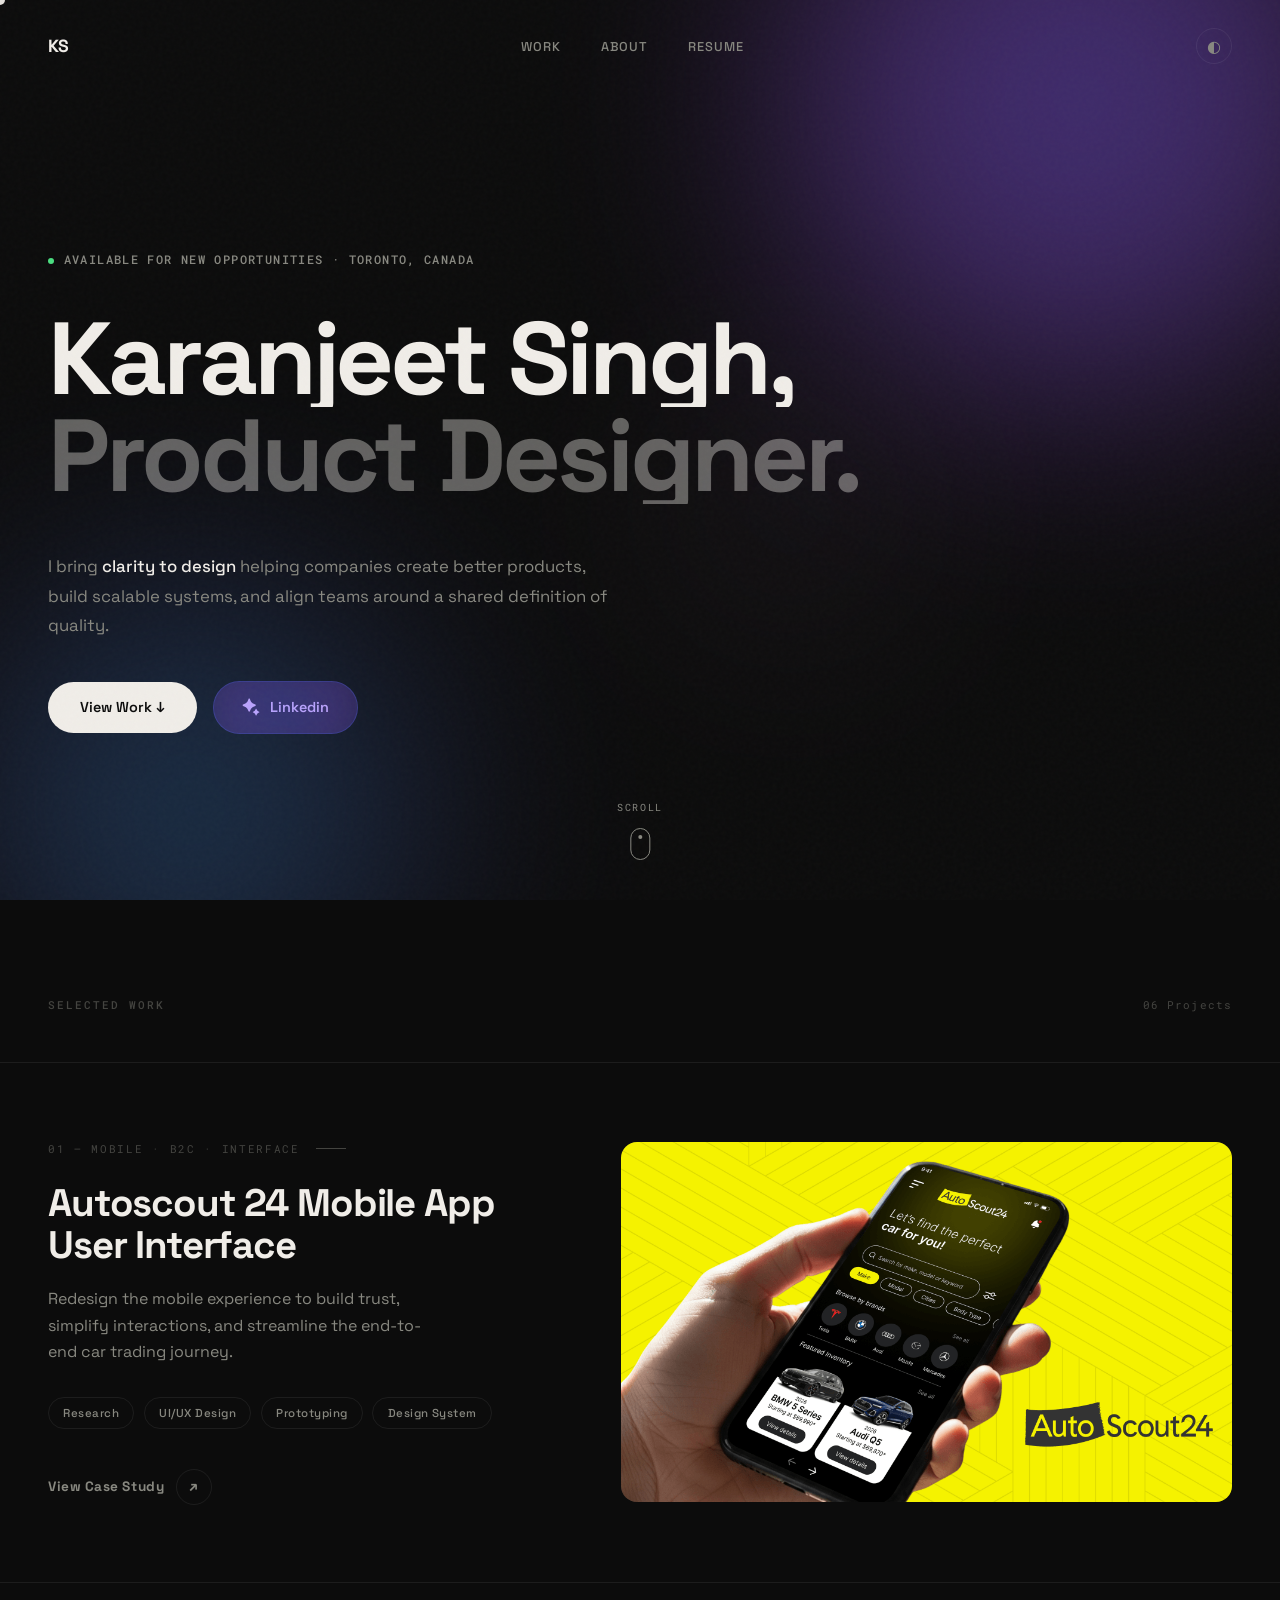
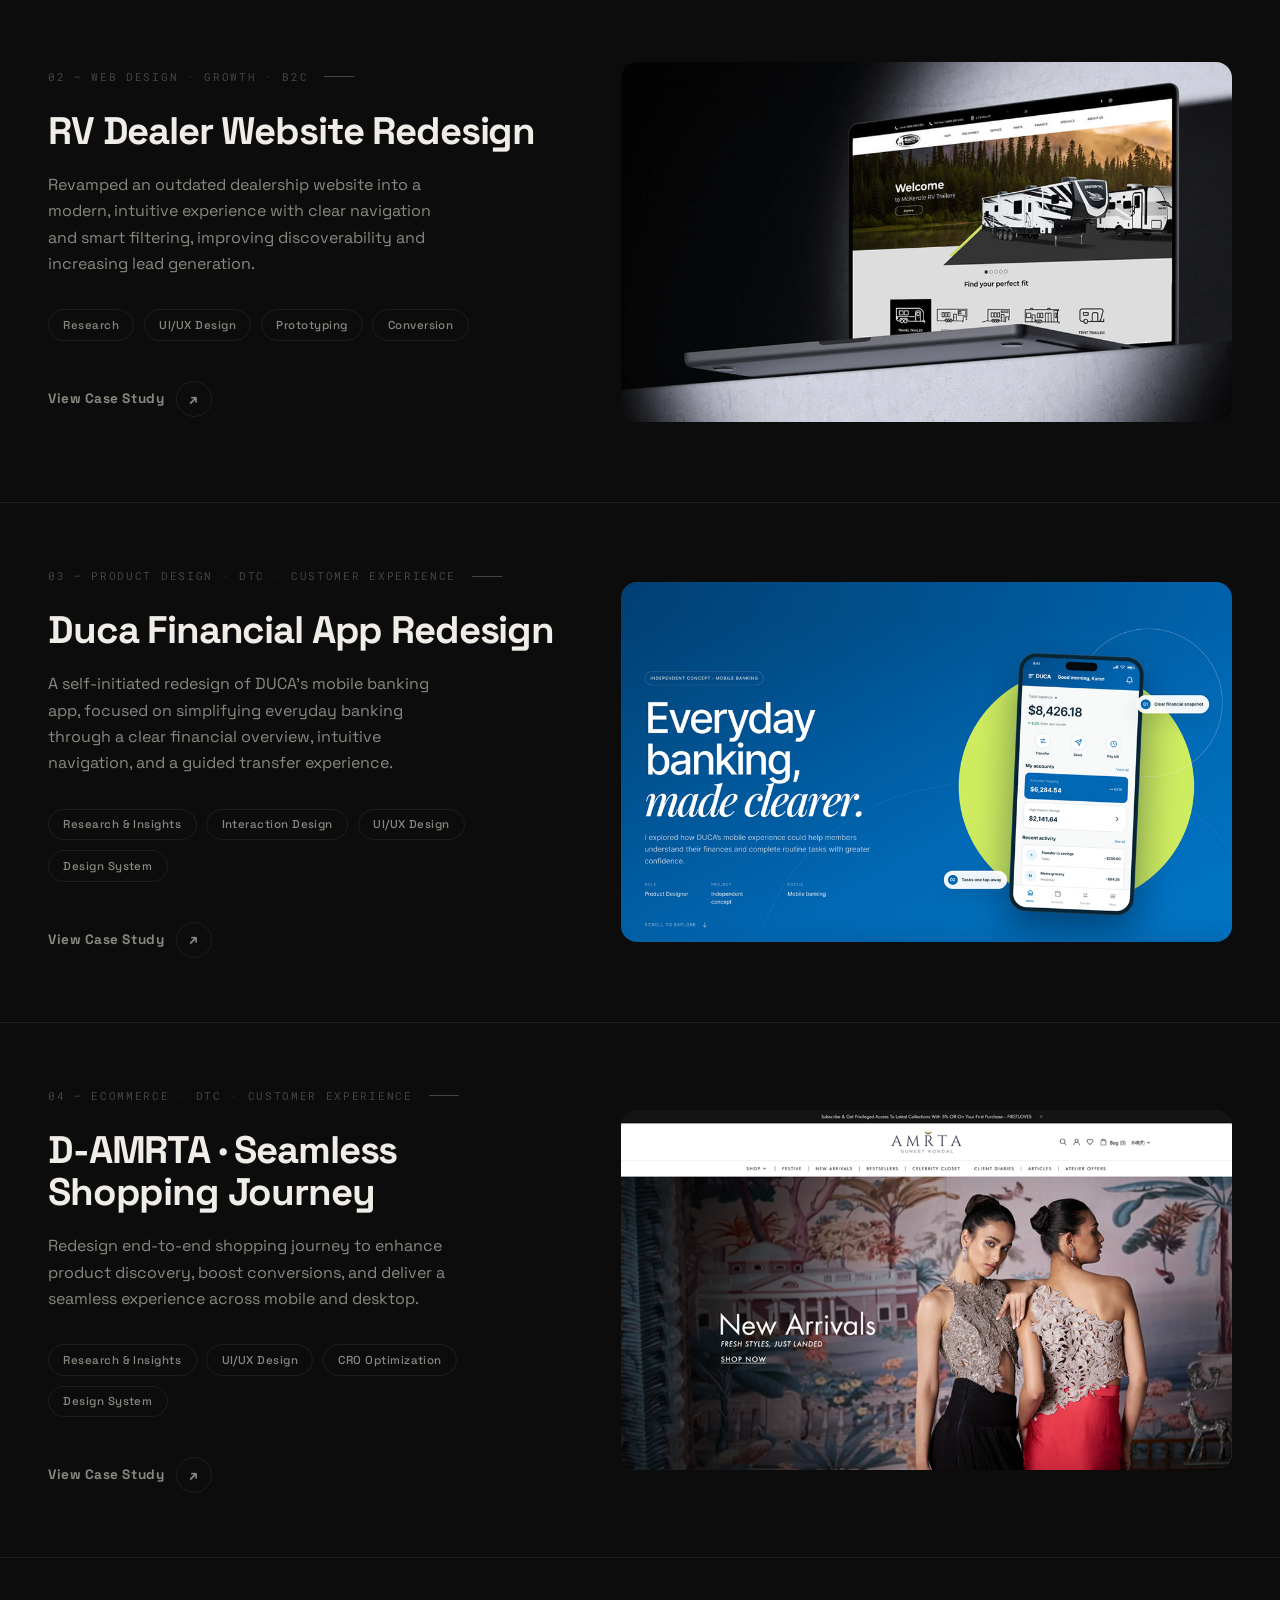
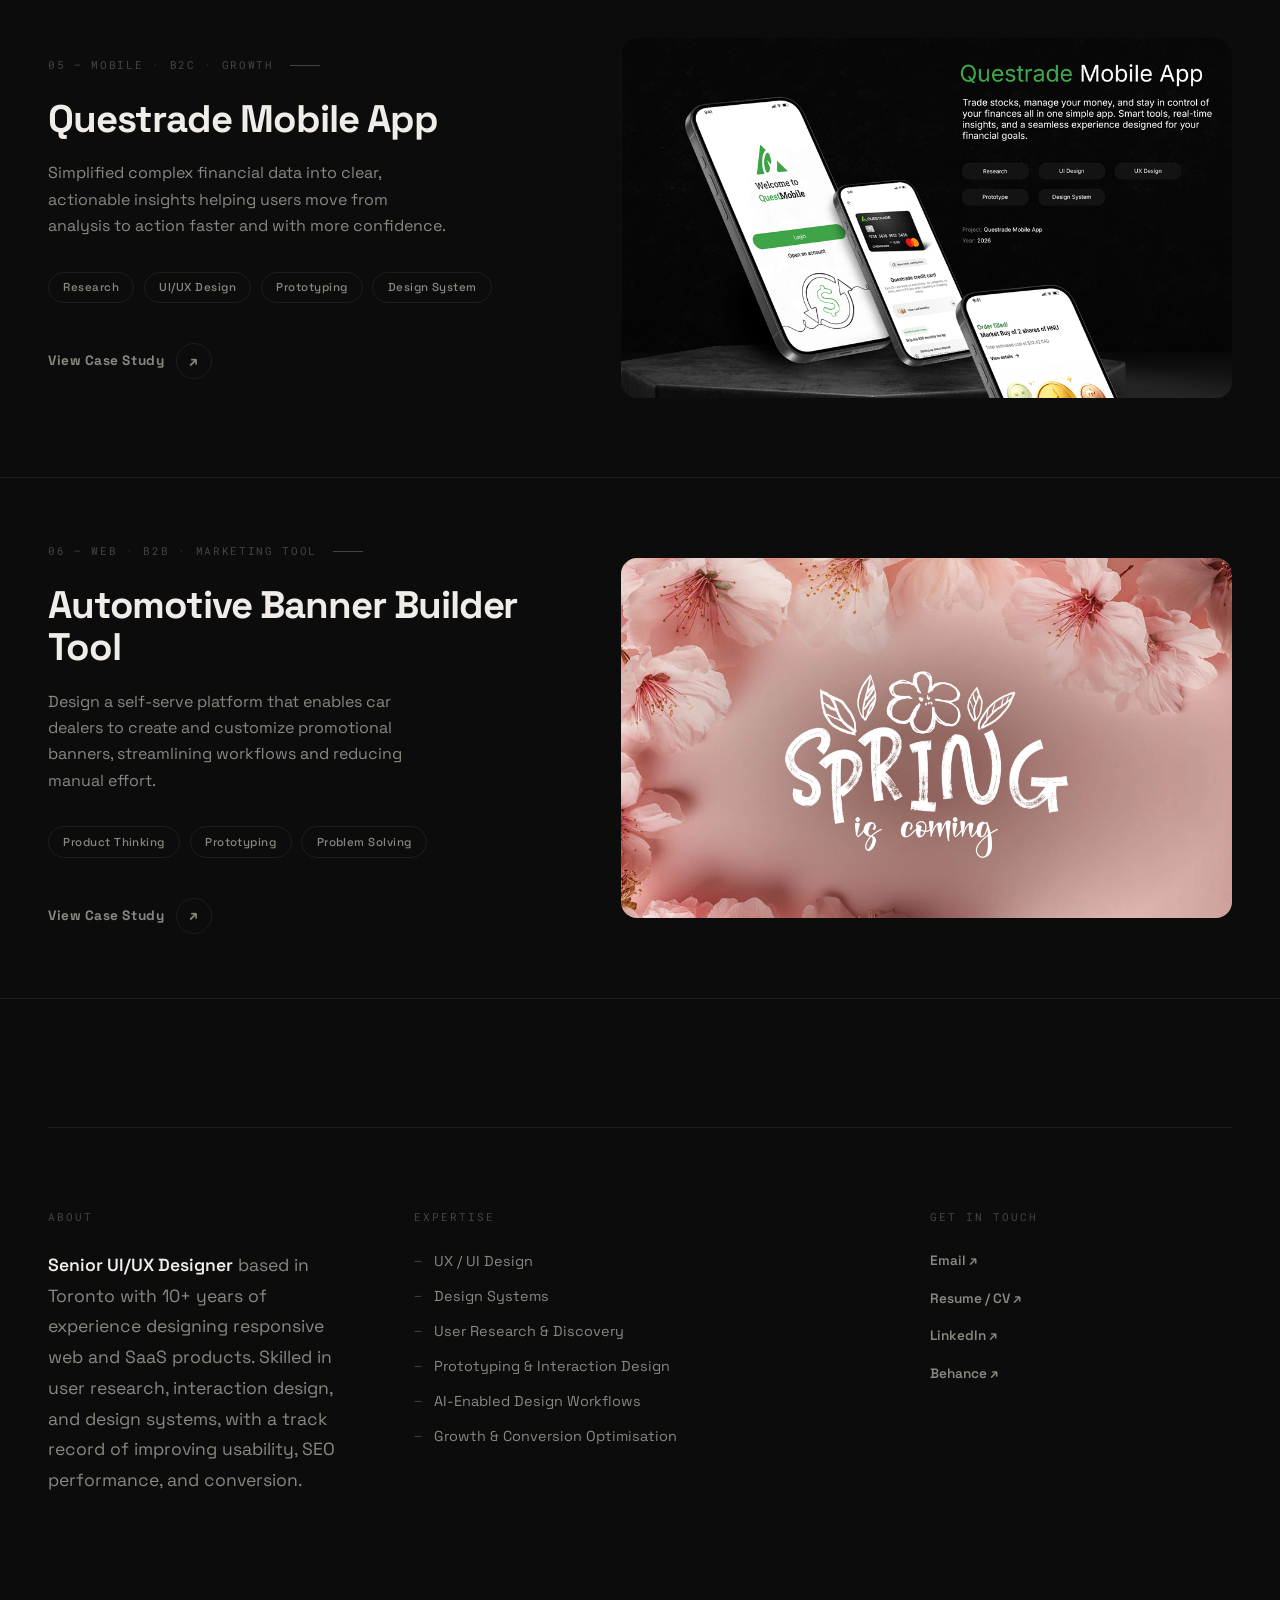
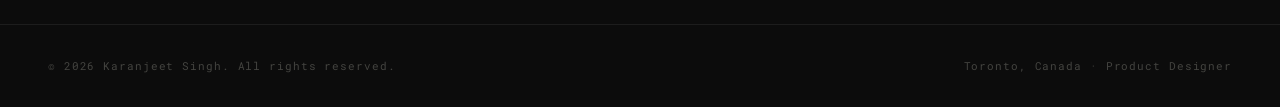
==== commit 9aa8ca4d: "Update index.html" ====
--- a/index.html
+++ b/index.html
@@ -111,7 +111,7 @@
          <!-- Case 02 -->
         <article class="v2-work-item" id="proj-02">
             <div class="v2-work-info">
-                <div class="v2-work-num">03 — Mobile · B2C · Interface</div>
+                <div class="v2-work-num">01 — Mobile · B2C · Interface</div>
                 <h2 class="v2-work-title">Autoscout 24 Mobile App User Interface</h2>
                 <p class="v2-work-desc">Redesign the mobile experience to build trust, simplify interactions, and streamline the end-to-end car trading journey.</p>
                 <div class="v2-work-tags">
@@ -133,7 +133,7 @@
          <!-- Case 03 -->
         <article class="v2-work-item" id="proj-03">
             <div class="v2-work-info">
-                <div class="v2-work-num">04 — Web Design · Growth · B2C</div>
+                <div class="v2-work-num">02 — Web Design · Growth · B2C</div>
                 <h2 class="v2-work-title">RV Dealer Website Redesign</h2>
                 <p class="v2-work-desc">Revamped an outdated dealership website into a modern, intuitive experience with clear navigation and smart filtering, improving discoverability and increasing lead generation.</p>
                 <div class="v2-work-tags">
@@ -155,7 +155,7 @@
         <!-- Case 06 -->
         <article class="v2-work-item" id="proj-06">
             <div class="v2-work-info">
-                <div class="v2-work-num">01 — Product Design · DTC · Customer Experience</div>
+                <div class="v2-work-num">03 — Product Design · DTC · Customer Experience</div>
                 <h2 class="v2-work-title">Duca Financial App Redesign</h2>
                 <p class="v2-work-desc">A self-initiated redesign of DUCA’s mobile banking app, focused on simplifying everyday banking through a clear financial overview, intuitive navigation, and a guided transfer experience.</p>
                 <div class="v2-work-tags">
@@ -177,7 +177,7 @@
         <!-- Case 05 -->
         <article class="v2-work-item" id="proj-05">
             <div class="v2-work-info">
-                <div class="v2-work-num">02 — eCommerce · DTC · Customer Experience</div>
+                <div class="v2-work-num">04 — eCommerce · DTC · Customer Experience</div>
                 <h2 class="v2-work-title">D-AMRTA · Seamless Shopping Journey</h2>
                 <p class="v2-work-desc">Redesign end-to-end shopping journey to enhance product discovery, boost conversions, and deliver a seamless experience across mobile and desktop.</p>
                 <div class="v2-work-tags">
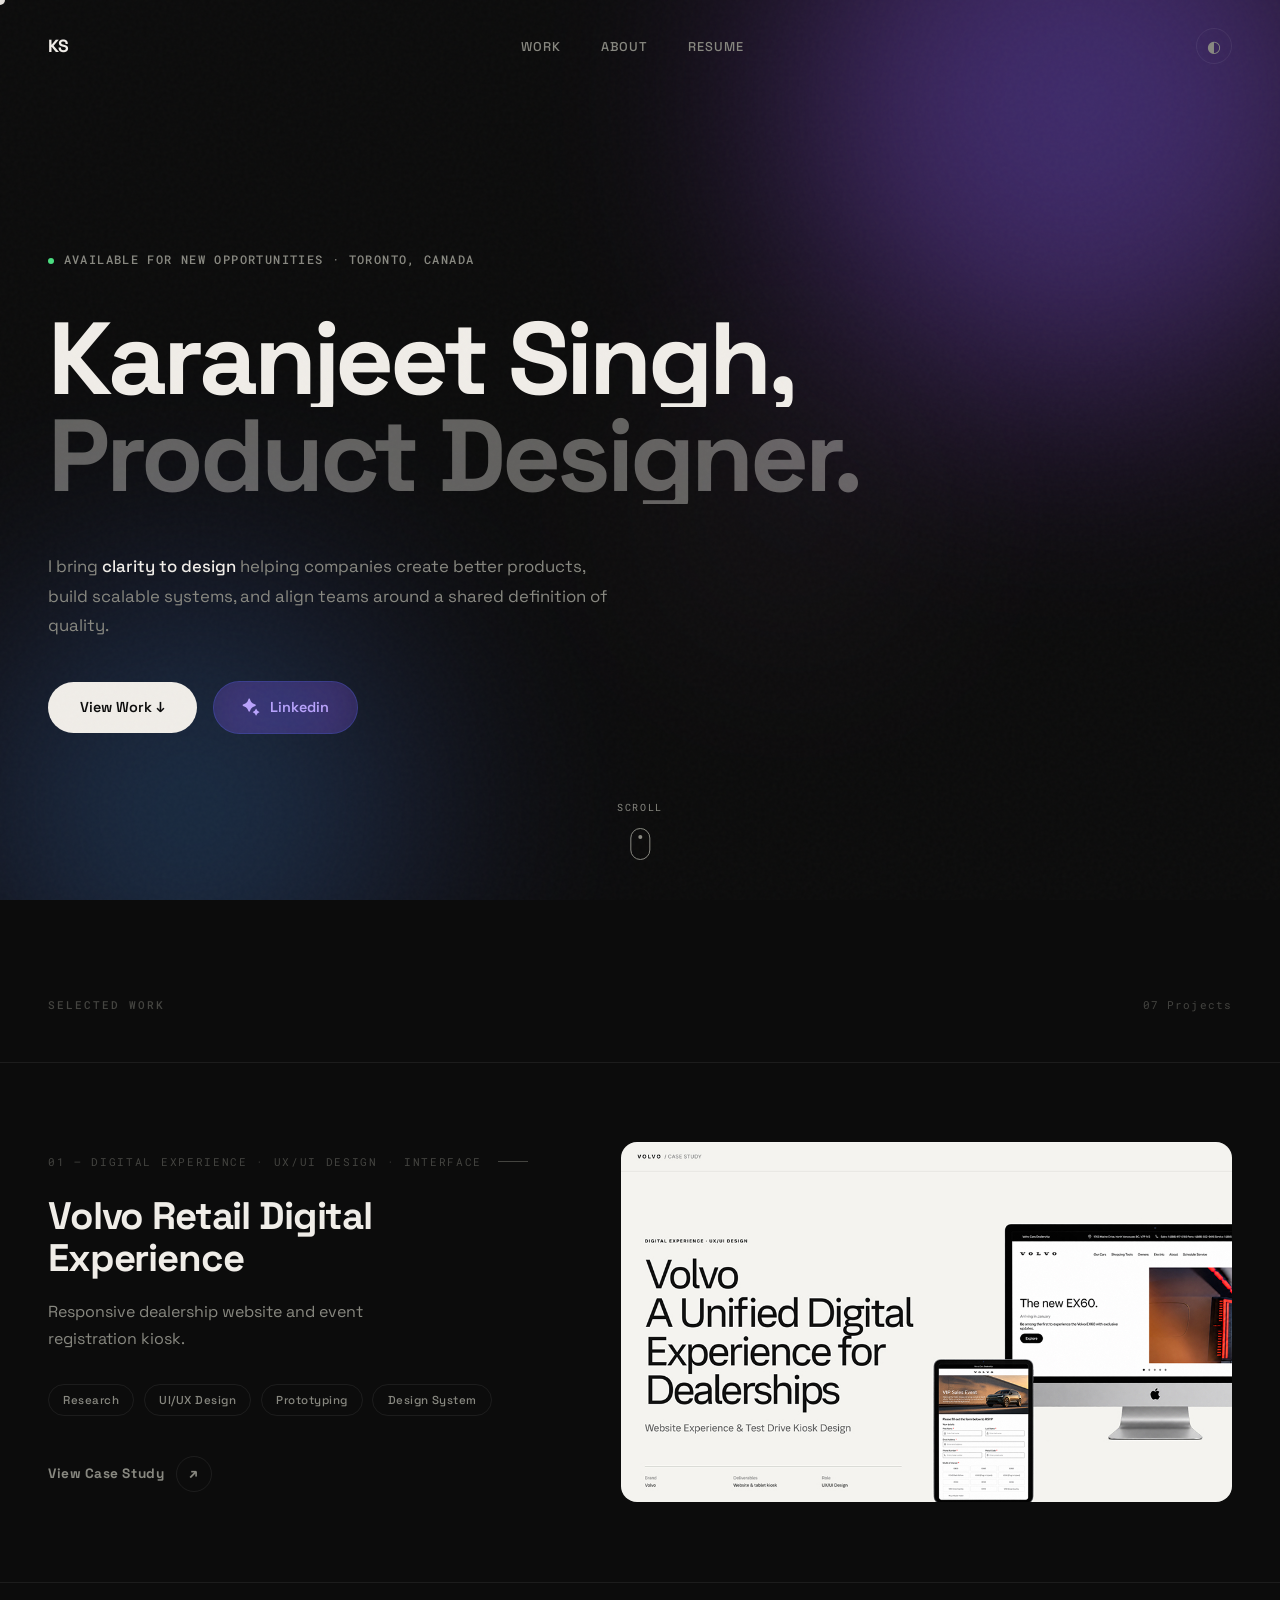
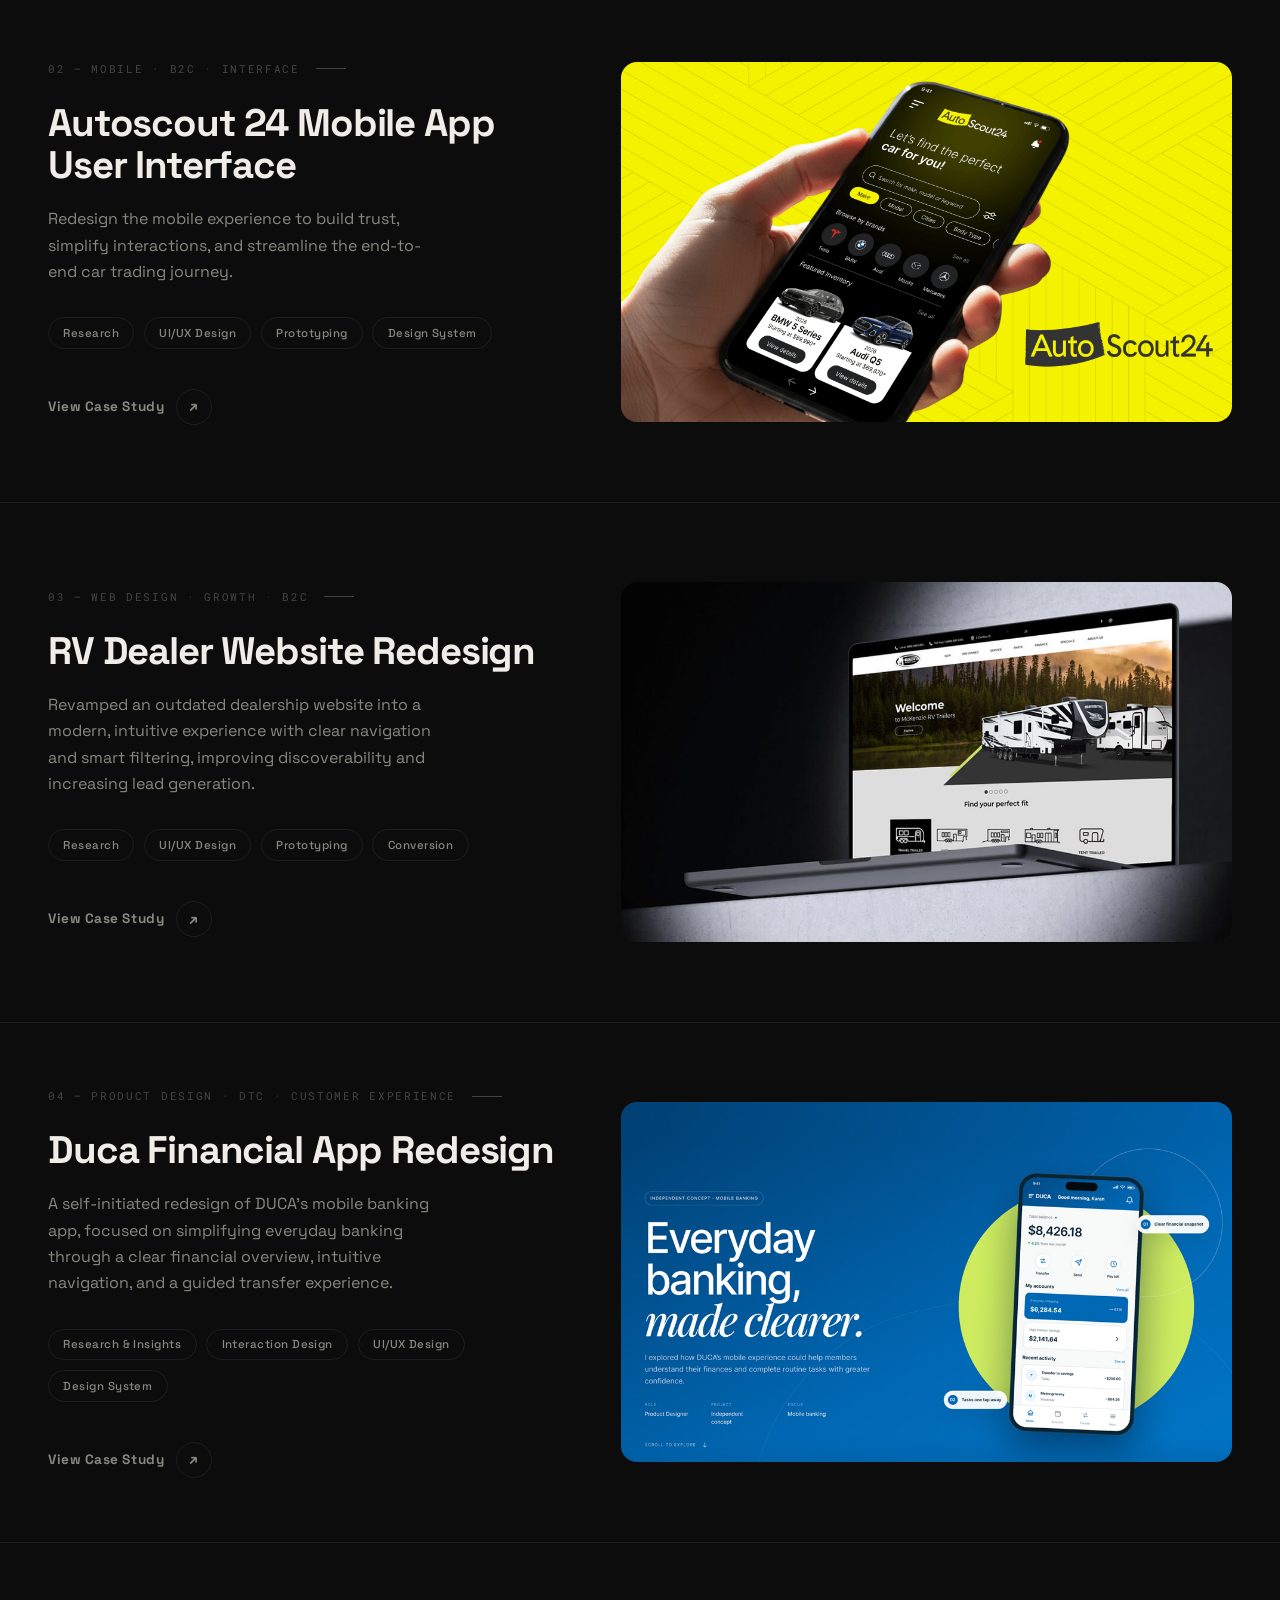
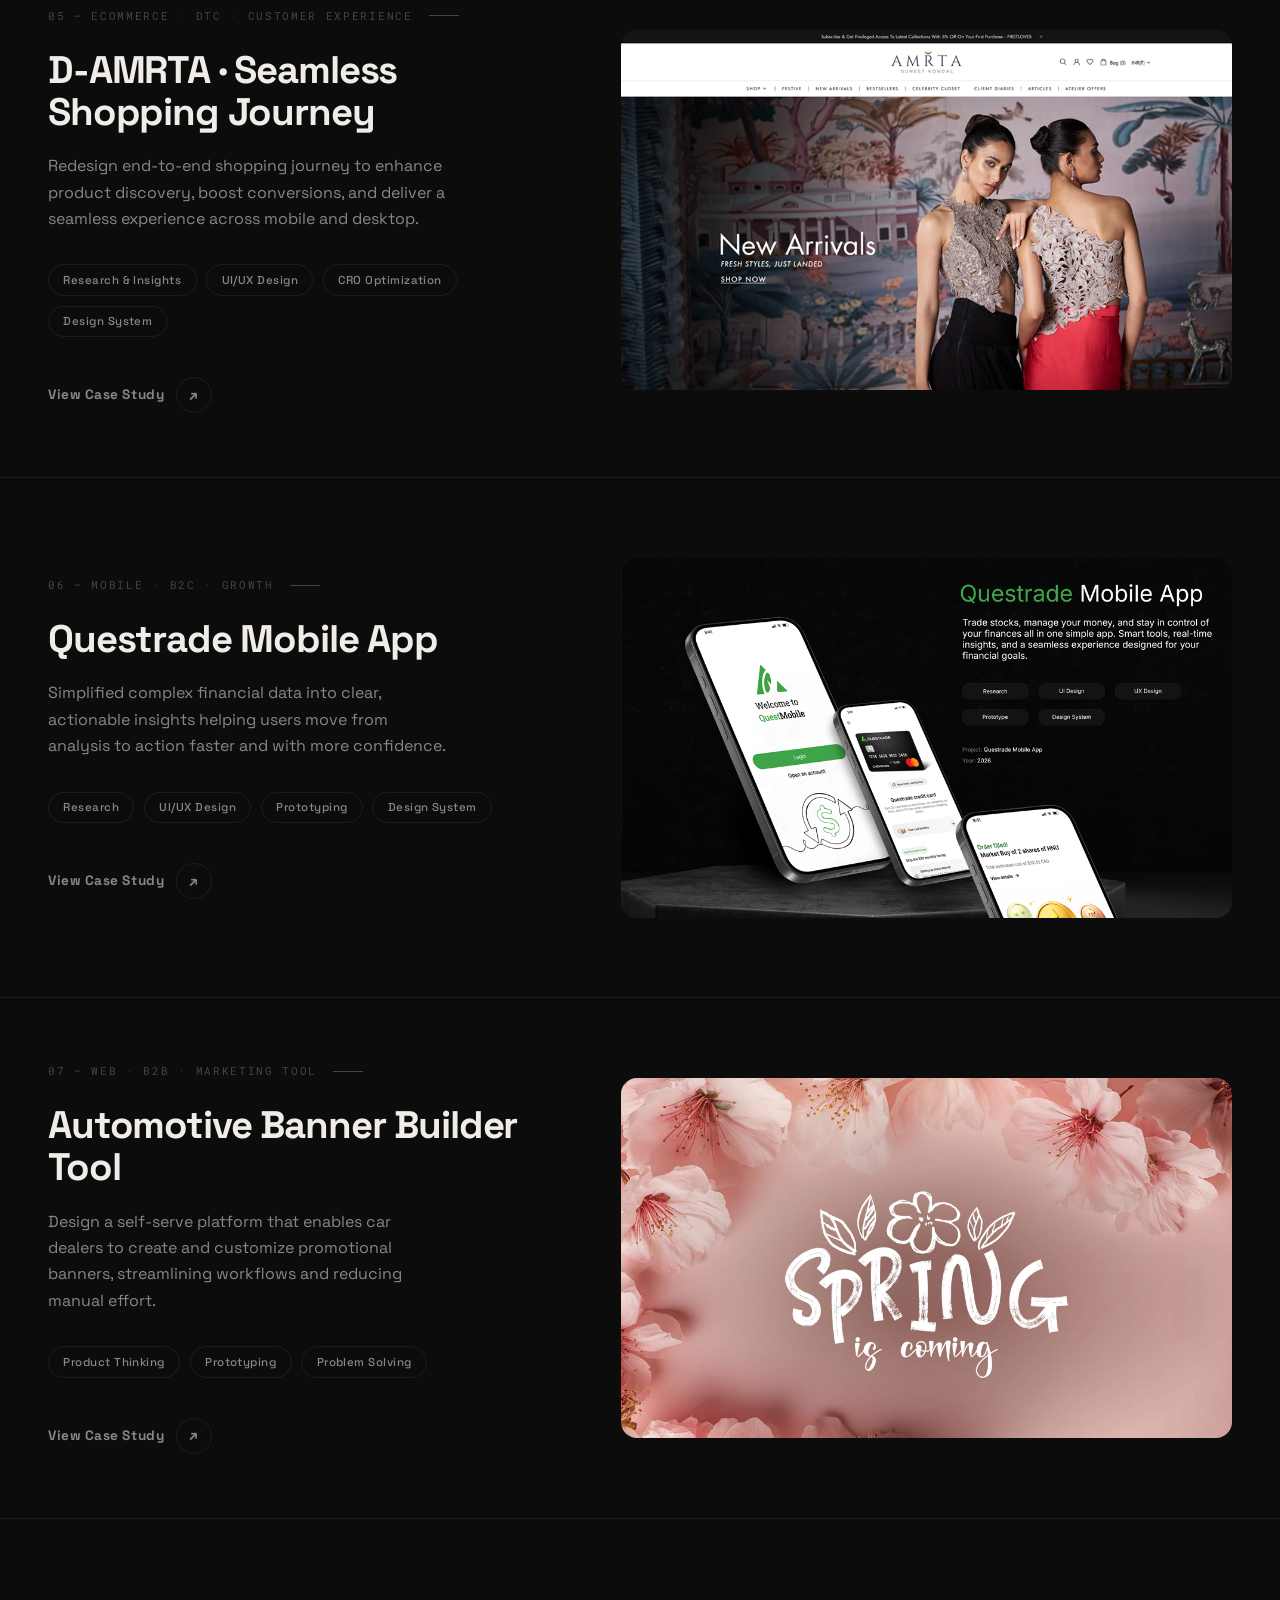
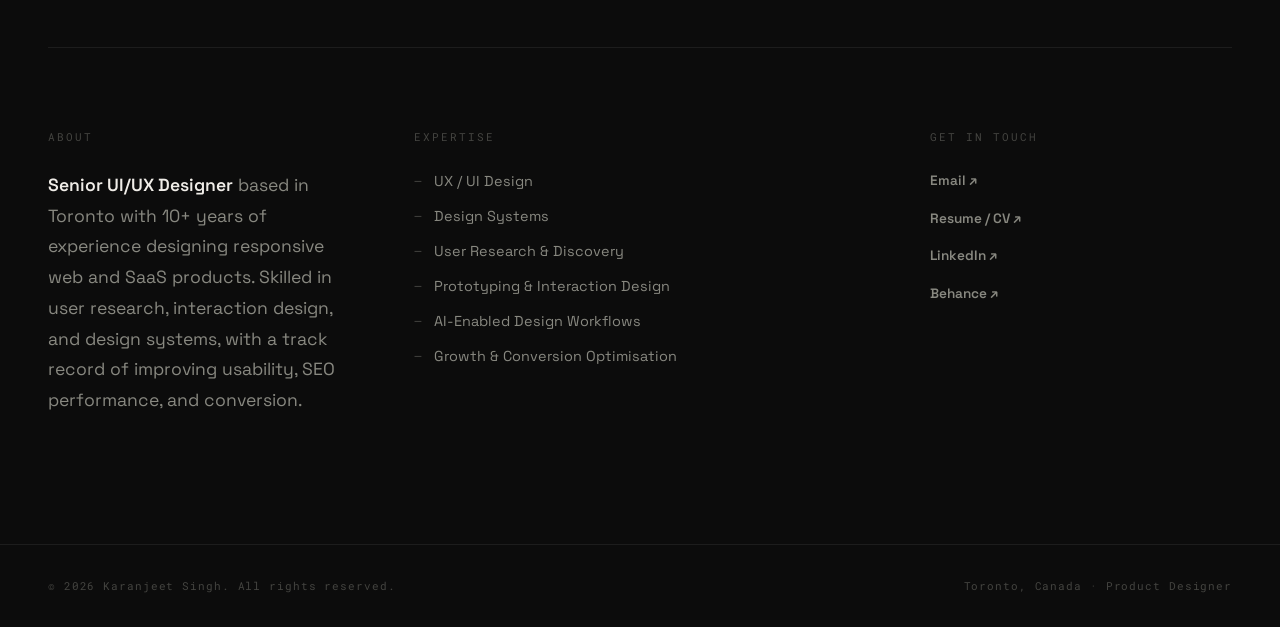
==== commit 949a238c: "Update index.html" ====
--- a/index.html
+++ b/index.html
@@ -105,13 +105,35 @@
     <section class="v2-work" id="work">
         <div class="v2-work-header">
             <span class="v2-section-label">Selected Work</span>
-            <span class="v2-work-count">06 Projects</span>
+            <span class="v2-work-count">07 Projects</span>
         </div>
+
+        <!-- Case 02 -->
+        <article class="v2-work-item" id="proj-02">
+            <div class="v2-work-info">
+                <div class="v2-work-num">01 — Digital Experience · UX/UI Design · Interface</div>
+                    <h2 class="v2-work-title">Volvo Retail Digital Experience</h2>
+                <p class="v2-work-desc">Responsive dealership website and event registration kiosk.</p>
+                <div class="v2-work-tags">
+                    <span class="v2-tag">Research</span>
+                    <span class="v2-tag">UI/UX Design</span>
+                    <span class="v2-tag">Prototyping</span>
+                    <span class="v2-tag">Design System</span>
+                </div>
+                <a href="img/volvo-case-study-karan.pdf" class="v2-work-cta" target="_blank">
+                    View Case Study
+                    <span class="cta-arrow">↗</span>
+                </a>
+            </div>
+            <div class="v2-work-visual">
+                <img src="img/volvo-case-study-thumb.jpg" alt="Volvo Retail Digital Experience" loading="lazy">
+            </div>
+        </article>
 
          <!-- Case 02 -->
         <article class="v2-work-item" id="proj-02">
             <div class="v2-work-info">
-                <div class="v2-work-num">01 — Mobile · B2C · Interface</div>
+                <div class="v2-work-num">02 — Mobile · B2C · Interface</div>
                 <h2 class="v2-work-title">Autoscout 24 Mobile App User Interface</h2>
                 <p class="v2-work-desc">Redesign the mobile experience to build trust, simplify interactions, and streamline the end-to-end car trading journey.</p>
                 <div class="v2-work-tags">
@@ -133,7 +155,7 @@
          <!-- Case 03 -->
         <article class="v2-work-item" id="proj-03">
             <div class="v2-work-info">
-                <div class="v2-work-num">02 — Web Design · Growth · B2C</div>
+                <div class="v2-work-num">03 — Web Design · Growth · B2C</div>
                 <h2 class="v2-work-title">RV Dealer Website Redesign</h2>
                 <p class="v2-work-desc">Revamped an outdated dealership website into a modern, intuitive experience with clear navigation and smart filtering, improving discoverability and increasing lead generation.</p>
                 <div class="v2-work-tags">
@@ -155,7 +177,7 @@
         <!-- Case 06 -->
         <article class="v2-work-item" id="proj-06">
             <div class="v2-work-info">
-                <div class="v2-work-num">03 — Product Design · DTC · Customer Experience</div>
+                <div class="v2-work-num">04 — Product Design · DTC · Customer Experience</div>
                 <h2 class="v2-work-title">Duca Financial App Redesign</h2>
                 <p class="v2-work-desc">A self-initiated redesign of DUCA’s mobile banking app, focused on simplifying everyday banking through a clear financial overview, intuitive navigation, and a guided transfer experience.</p>
                 <div class="v2-work-tags">
@@ -177,7 +199,7 @@
         <!-- Case 05 -->
         <article class="v2-work-item" id="proj-05">
             <div class="v2-work-info">
-                <div class="v2-work-num">04 — eCommerce · DTC · Customer Experience</div>
+                <div class="v2-work-num">05 — eCommerce · DTC · Customer Experience</div>
                 <h2 class="v2-work-title">D-AMRTA · Seamless Shopping Journey</h2>
                 <p class="v2-work-desc">Redesign end-to-end shopping journey to enhance product discovery, boost conversions, and deliver a seamless experience across mobile and desktop.</p>
                 <div class="v2-work-tags">
@@ -201,7 +223,7 @@
         <!-- Case 01 -->
         <article class="v2-work-item" id="proj-01">
             <div class="v2-work-info">
-                <div class="v2-work-num">05 — Mobile · B2C · Growth</div>
+                <div class="v2-work-num">06 — Mobile · B2C · Growth</div>
                 <h2 class="v2-work-title">Questrade Mobile App</h2>
                 <p class="v2-work-desc">Simplified complex financial data into clear, actionable insights helping users move from analysis to action faster and with more confidence.</p>
                 <div class="v2-work-tags">
@@ -227,7 +249,7 @@
         <!-- Case 04 -->
         <article class="v2-work-item" id="proj-04">
             <div class="v2-work-info">
-                <div class="v2-work-num">06 — Web · B2B · Marketing Tool</div>
+                <div class="v2-work-num">07 — Web · B2B · Marketing Tool</div>
                 <h2 class="v2-work-title">Automotive Banner Builder Tool</h2>
                 <p class="v2-work-desc">Design a self-serve platform that enables car dealers to create and customize promotional banners, streamlining workflows and reducing manual effort.</p>
                 <div class="v2-work-tags">
